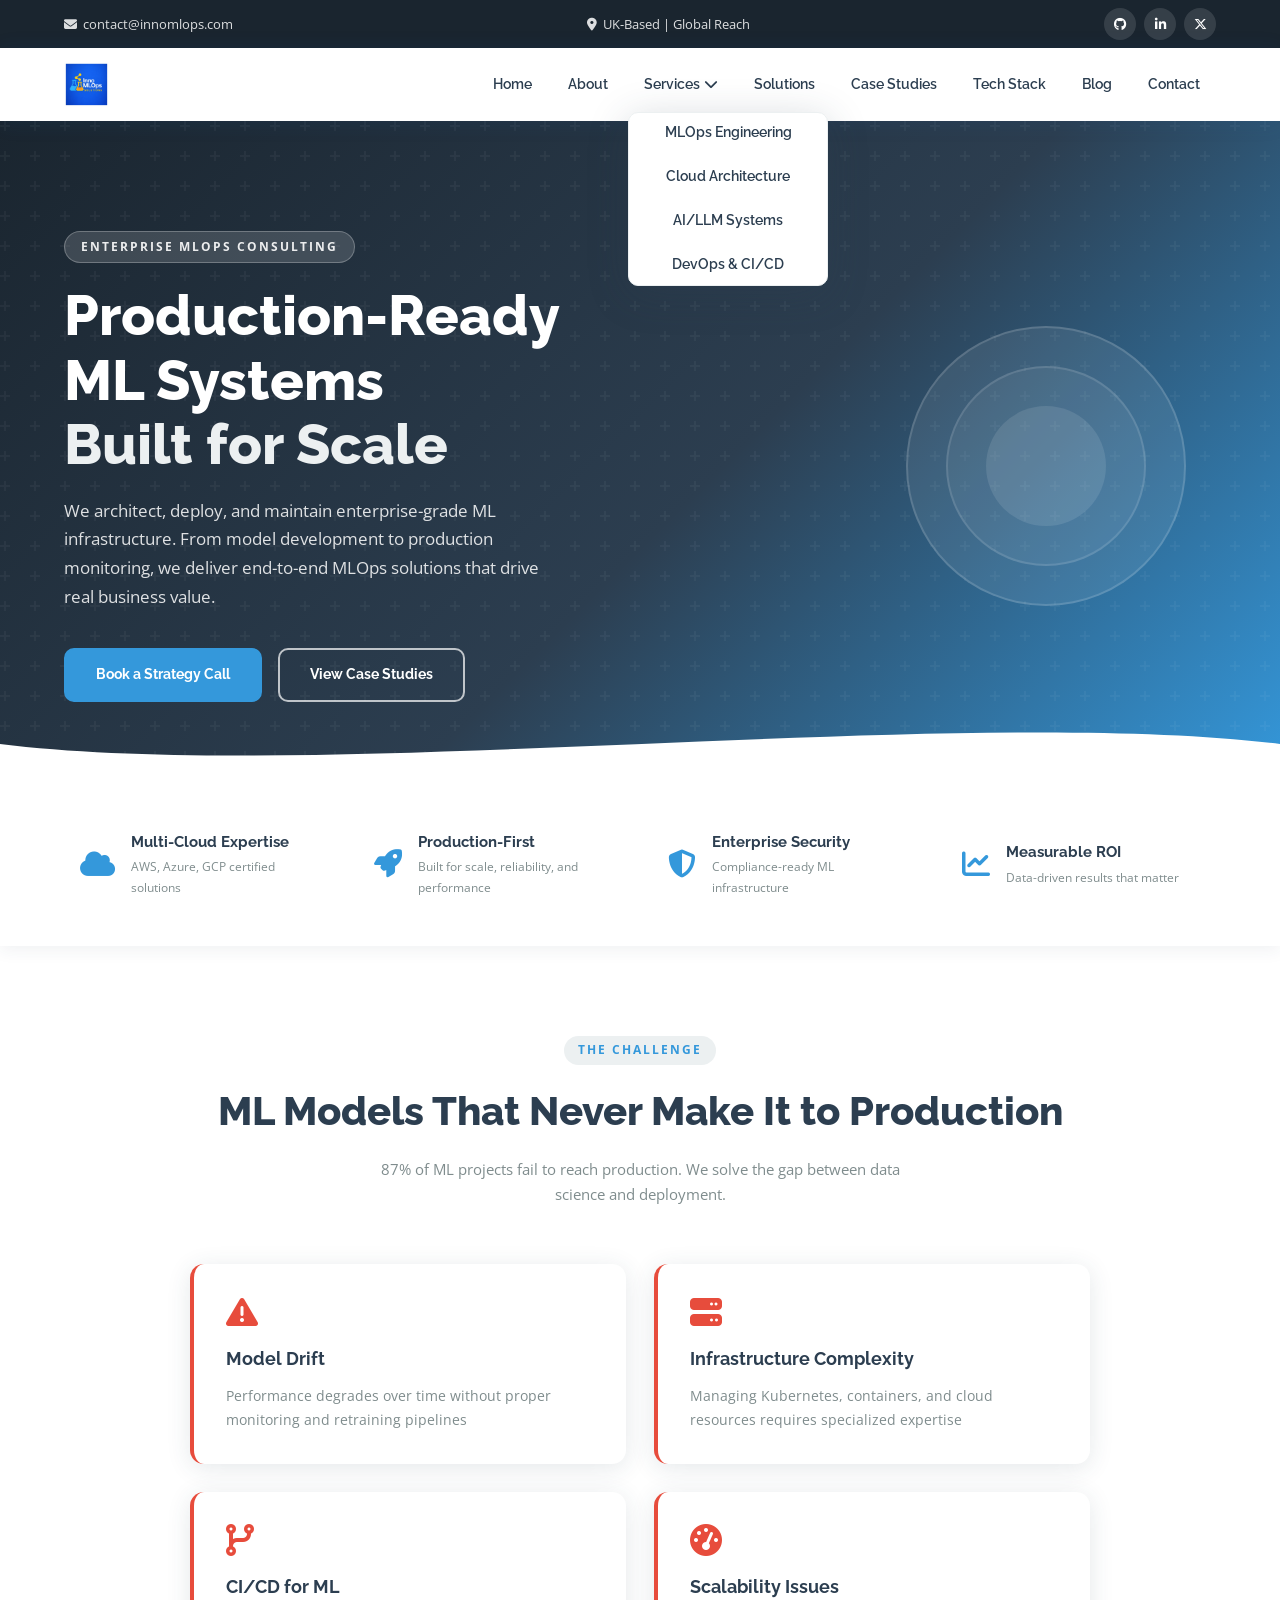
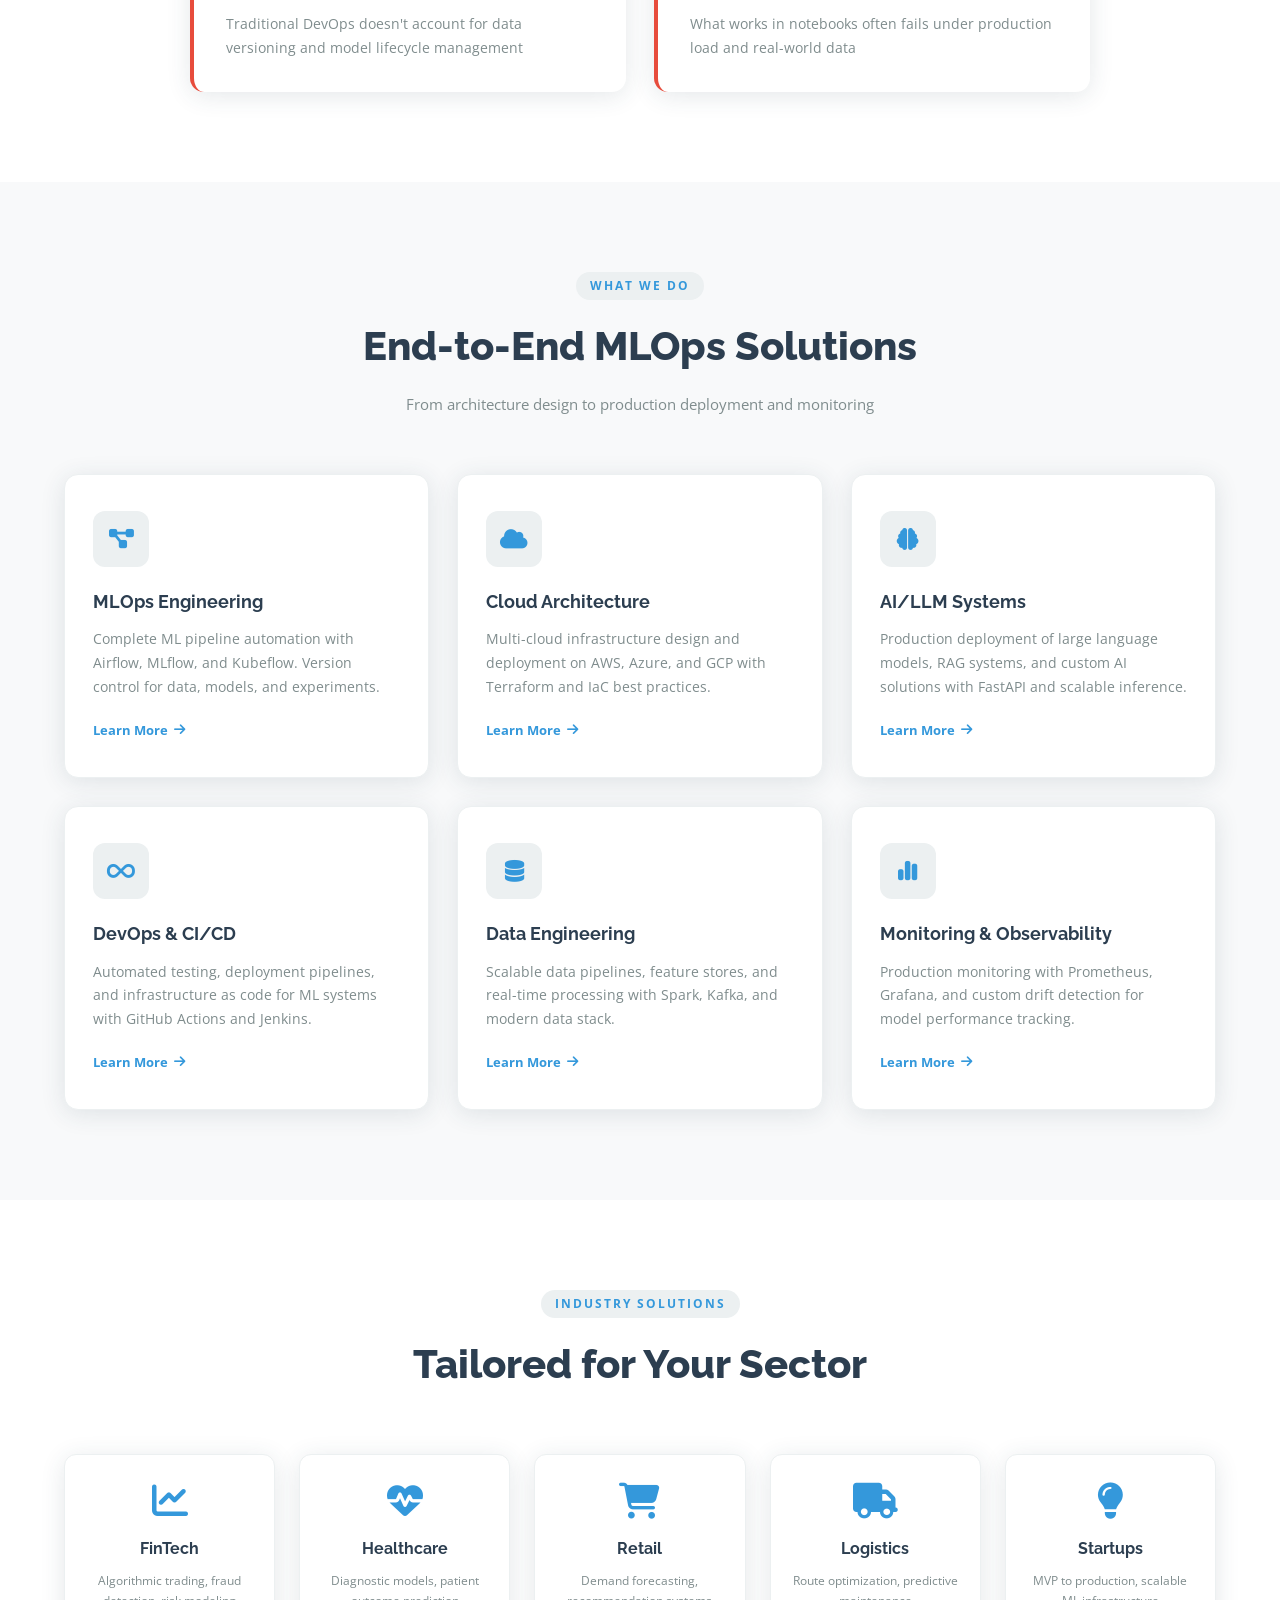
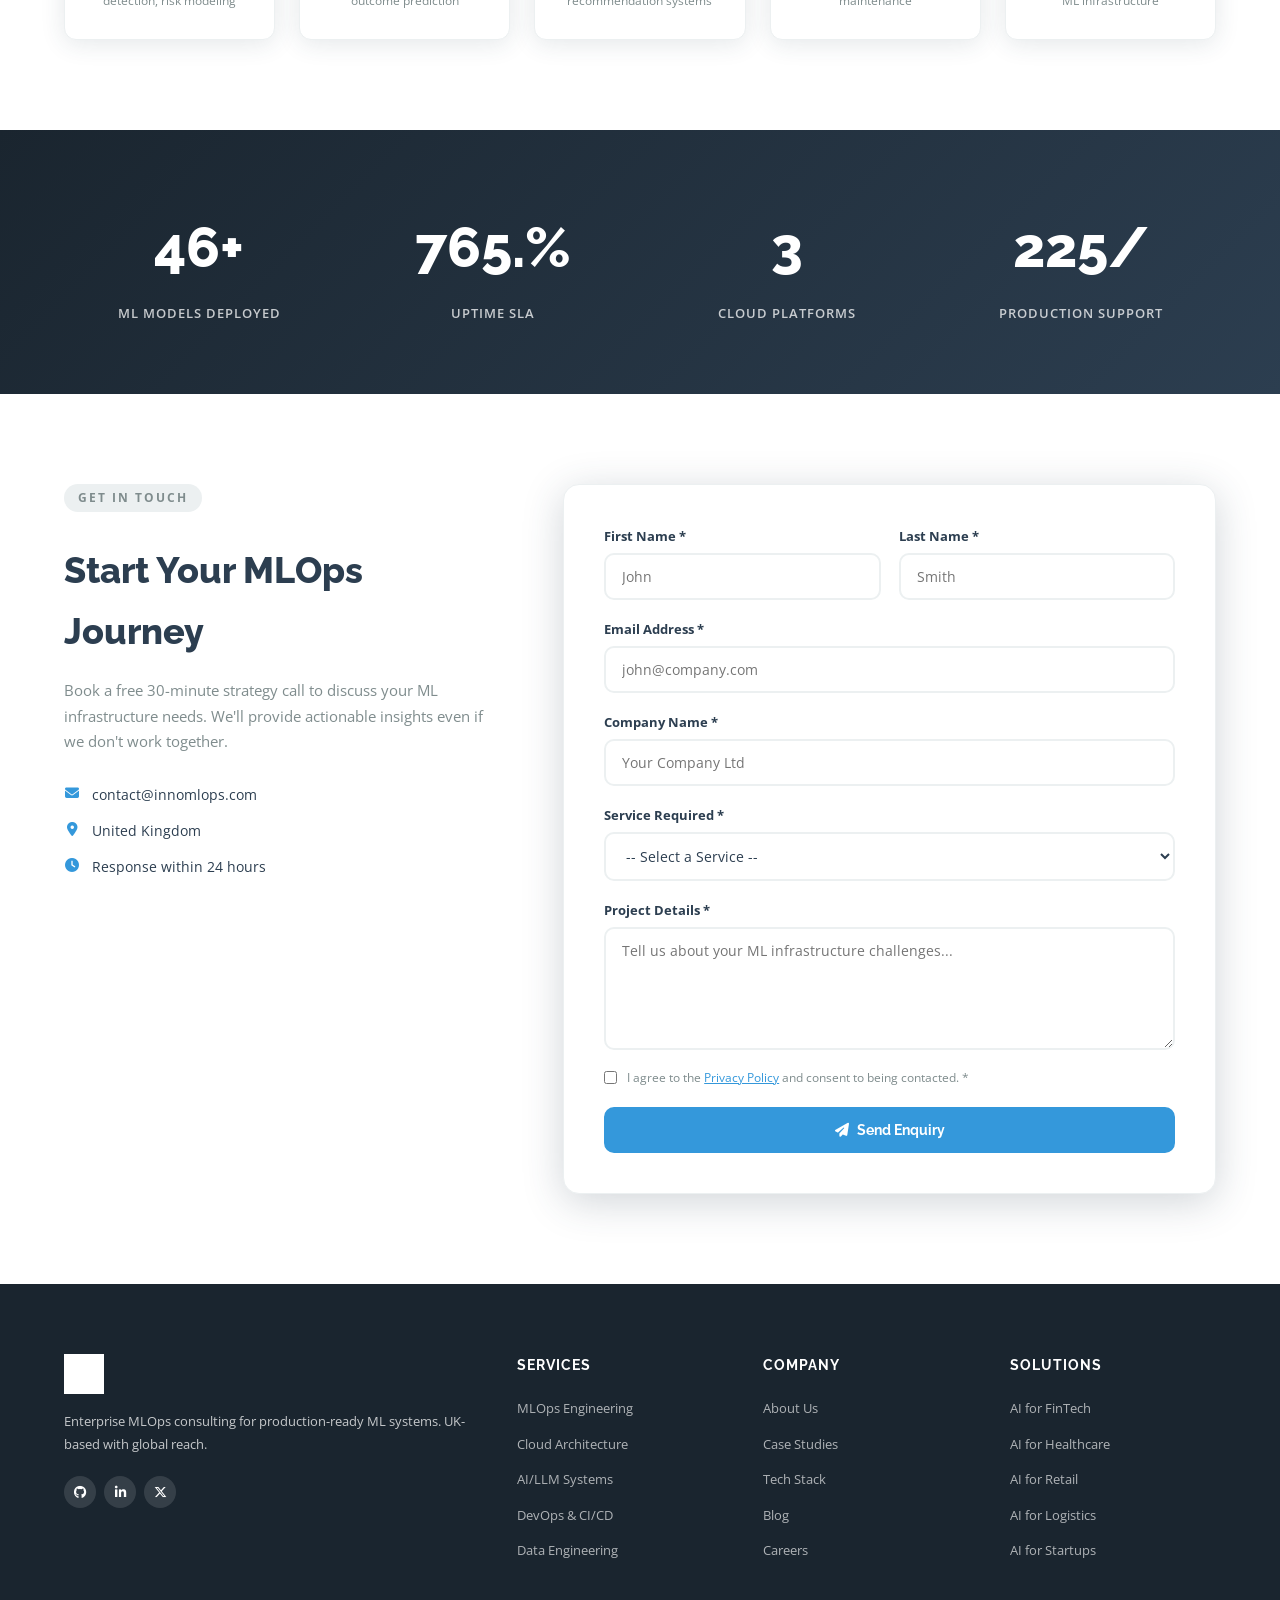
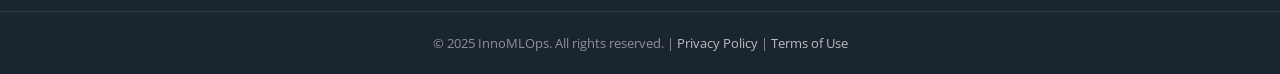
==== index.html @ 34477b7d "Initial commit: InnoMLOps professional website with all pages" ====
<!DOCTYPE html>
<html lang="en">
<head>
  <meta charset="UTF-8" />
  <meta name="viewport" content="width=device-width, initial-scale=1.0" />
  <title>InnoMLOps – Enterprise MLOps & AI Engineering Solutions</title>
  <meta name="description" content="UK-based MLOps consulting specializing in production ML systems, cloud architecture, and AI/LLM deployment for enterprise clients." />
  <link rel="stylesheet" href="css/style.css" />
  <link rel="preconnect" href="https://fonts.googleapis.com" />
  <link href="https://fonts.googleapis.com/css2?family=Raleway:wght@400;600;700;800&family=Open+Sans:wght@400;600&display=swap" rel="stylesheet" />
  <link rel="stylesheet" href="https://cdnjs.cloudflare.com/ajax/libs/font-awesome/6.5.0/css/all.min.css" />
</head>
<body>

  <!-- TOP BAR -->
  <div class="topbar">
    <div class="container topbar-inner">
      <span><i class="fa fa-envelope"></i> contact@innomlops.com</span>
      <span><i class="fa fa-map-marker-alt"></i> UK-Based | Global Reach</span>
      <div class="social-icons">
        <a href="https://github.com/SrinathMLOps" target="_blank" aria-label="GitHub"><i class="fab fa-github"></i></a>
        <a href="https://linkedin.com" target="_blank" aria-label="LinkedIn"><i class="fab fa-linkedin-in"></i></a>
        <a href="https://twitter.com" target="_blank" aria-label="Twitter/X"><i class="fab fa-x-twitter"></i></a>
      </div>
    </div>
  </div>

  <!-- HEADER / NAV -->
  <header id="header">
    <div class="container header-inner">
      <a href="index.html" class="logo">
        <img src="InnoMLOps.png" alt="InnoMLOps" class="logo-img" />
      </a>
      <button class="nav-toggle" id="navToggle" aria-label="Toggle navigation">
        <i class="fa fa-bars"></i>
      </button>
      <nav id="mainNav">
        <ul>
          <li><a href="index.html" class="active">Home</a></li>
          <li><a href="about.html">About</a></li>
          <li class="has-dropdown">
            <a href="services.html">Services <i class="fa fa-chevron-down"></i></a>
            <ul class="dropdown">
              <li><a href="services.html#mlops">MLOps Engineering</a></li>
              <li><a href="services.html#cloud">Cloud Architecture</a></li>
              <li><a href="services.html#ai">AI/LLM Systems</a></li>
              <li><a href="services.html#devops">DevOps & CI/CD</a></li>
            </ul>
          </li>
          <li><a href="solutions.html">Solutions</a></li>
          <li><a href="case-studies.html">Case Studies</a></li>
          <li><a href="tech-stack.html">Tech Stack</a></li>
          <li><a href="blog.html">Blog</a></li>
          <li><a href="#contact">Contact</a></li>
        </ul>
      </nav>
    </div>
  </header>

  <!-- HERO SECTION -->
  <section class="hero" id="home">
    <div class="hero-bg"></div>
    <div class="container hero-content">
      <div class="hero-text">
        <p class="hero-tag">Enterprise MLOps Consulting</p>
        <h1>Production-Ready ML Systems<br/><span>Built for Scale</span></h1>
        <p class="hero-sub">We architect, deploy, and maintain enterprise-grade ML infrastructure. From model development to production monitoring, we deliver end-to-end MLOps solutions that drive real business value.</p>
        <div class="hero-btns">
          <a href="#contact" class="btn btn-primary">Book a Strategy Call</a>
          <a href="case-studies.html" class="btn btn-outline">View Case Studies</a>
        </div>
      </div>
      <div class="hero-graphic">
        <div class="circle c1"></div>
        <div class="circle c2"></div>
        <div class="circle c3"></div>
      </div>
    </div>
    <div class="hero-wave">
      <svg viewBox="0 0 1440 80" preserveAspectRatio="none"><path d="M0,40 C360,80 1080,0 1440,40 L1440,80 L0,80 Z" fill="#fff"/></svg>
    </div>
  </section>

  <!-- FEATURES BAR -->
  <section class="features-bar">
    <div class="container features-grid">
      <div class="feature-item">
        <i class="fa fa-cloud"></i>
        <div>
          <h4>Multi-Cloud Expertise</h4>
          <p>AWS, Azure, GCP certified solutions</p>
        </div>
      </div>
      <div class="feature-item">
        <i class="fa fa-rocket"></i>
        <div>
          <h4>Production-First</h4>
          <p>Built for scale, reliability, and performance</p>
        </div>
      </div>
      <div class="feature-item">
        <i class="fa fa-shield-halved"></i>
        <div>
          <h4>Enterprise Security</h4>
          <p>Compliance-ready ML infrastructure</p>
        </div>
      </div>
      <div class="feature-item">
        <i class="fa fa-chart-line"></i>
        <div>
          <h4>Measurable ROI</h4>
          <p>Data-driven results that matter</p>
        </div>
      </div>
    </div>
  </section>

  <!-- PROBLEM STATEMENT -->
  <section class="problem-section section">
    <div class="container">
      <div class="section-header">
        <p class="section-tag">The Challenge</p>
        <h2>ML Models That Never Make It to Production</h2>
        <p class="section-sub">87% of ML projects fail to reach production. We solve the gap between data science and deployment.</p>
      </div>
      <div class="problem-grid">
        <div class="problem-card">
          <i class="fa fa-exclamation-triangle"></i>
          <h3>Model Drift</h3>
          <p>Performance degrades over time without proper monitoring and retraining pipelines</p>
        </div>
        <div class="problem-card">
          <i class="fa fa-server"></i>
          <h3>Infrastructure Complexity</h3>
          <p>Managing Kubernetes, containers, and cloud resources requires specialized expertise</p>
        </div>
        <div class="problem-card">
          <i class="fa fa-code-branch"></i>
          <h3>CI/CD for ML</h3>
          <p>Traditional DevOps doesn't account for data versioning and model lifecycle management</p>
        </div>
        <div class="problem-card">
          <i class="fa fa-gauge-high"></i>
          <h3>Scalability Issues</h3>
          <p>What works in notebooks often fails under production load and real-world data</p>
        </div>
      </div>
    </div>
  </section>

  <!-- SERVICES OVERVIEW -->
  <section class="services section bg-light" id="services">
    <div class="container">
      <div class="section-header">
        <p class="section-tag">What We Do</p>
        <h2>End-to-End MLOps Solutions</h2>
        <p class="section-sub">From architecture design to production deployment and monitoring</p>
      </div>
      <div class="services-grid">
        <div class="service-card">
          <div class="service-icon"><i class="fa fa-diagram-project"></i></div>
          <h3>MLOps Engineering</h3>
          <p>Complete ML pipeline automation with Airflow, MLflow, and Kubeflow. Version control for data, models, and experiments.</p>
          <a href="services.html#mlops" class="card-link">Learn More <i class="fa fa-arrow-right"></i></a>
        </div>
        <div class="service-card">
          <div class="service-icon"><i class="fa fa-cloud"></i></div>
          <h3>Cloud Architecture</h3>
          <p>Multi-cloud infrastructure design and deployment on AWS, Azure, and GCP with Terraform and IaC best practices.</p>
          <a href="services.html#cloud" class="card-link">Learn More <i class="fa fa-arrow-right"></i></a>
        </div>
        <div class="service-card">
          <div class="service-icon"><i class="fa fa-brain"></i></div>
          <h3>AI/LLM Systems</h3>
          <p>Production deployment of large language models, RAG systems, and custom AI solutions with FastAPI and scalable inference.</p>
          <a href="services.html#ai" class="card-link">Learn More <i class="fa fa-arrow-right"></i></a>
        </div>
        <div class="service-card">
          <div class="service-icon"><i class="fa fa-infinity"></i></div>
          <h3>DevOps & CI/CD</h3>
          <p>Automated testing, deployment pipelines, and infrastructure as code for ML systems with GitHub Actions and Jenkins.</p>
          <a href="services.html#devops" class="card-link">Learn More <i class="fa fa-arrow-right"></i></a>
        </div>
        <div class="service-card">
          <div class="service-icon"><i class="fa fa-database"></i></div>
          <h3>Data Engineering</h3>
          <p>Scalable data pipelines, feature stores, and real-time processing with Spark, Kafka, and modern data stack.</p>
          <a href="services.html#data" class="card-link">Learn More <i class="fa fa-arrow-right"></i></a>
        </div>
        <div class="service-card">
          <div class="service-icon"><i class="fa fa-chart-simple"></i></div>
          <h3>Monitoring & Observability</h3>
          <p>Production monitoring with Prometheus, Grafana, and custom drift detection for model performance tracking.</p>
          <a href="services.html#monitoring" class="card-link">Learn More <i class="fa fa-arrow-right"></i></a>
        </div>
      </div>
    </div>
  </section>

  <!-- INDUSTRIES -->
  <section class="industries section">
    <div class="container">
      <div class="section-header">
        <p class="section-tag">Industry Solutions</p>
        <h2>Tailored for Your Sector</h2>
      </div>
      <div class="industries-grid">
        <div class="industry-card">
          <i class="fa fa-chart-line"></i>
          <h3>FinTech</h3>
          <p>Algorithmic trading, fraud detection, risk modeling</p>
        </div>
        <div class="industry-card">
          <i class="fa fa-heartbeat"></i>
          <h3>Healthcare</h3>
          <p>Diagnostic models, patient outcome prediction</p>
        </div>
        <div class="industry-card">
          <i class="fa fa-shopping-cart"></i>
          <h3>Retail</h3>
          <p>Demand forecasting, recommendation systems</p>
        </div>
        <div class="industry-card">
          <i class="fa fa-truck"></i>
          <h3>Logistics</h3>
          <p>Route optimization, predictive maintenance</p>
        </div>
        <div class="industry-card">
          <i class="fa fa-lightbulb"></i>
          <h3>Startups</h3>
          <p>MVP to production, scalable ML infrastructure</p>
        </div>
      </div>
    </div>
  </section>

  <!-- STATS -->
  <section class="stats-section">
    <div class="container stats-grid">
      <div class="stat-item">
        <h3>50+</h3>
        <p>ML Models Deployed</p>
      </div>
      <div class="stat-item">
        <h3>99.9%</h3>
        <p>Uptime SLA</p>
      </div>
      <div class="stat-item">
        <h3>3</h3>
        <p>Cloud Platforms</p>
      </div>
      <div class="stat-item">
        <h3>24/7</h3>
        <p>Production Support</p>
      </div>
    </div>
  </section>

  <!-- CONTACT FORM -->
  <section class="contact section" id="contact">
    <div class="container contact-inner">
      <div class="contact-info">
        <p class="section-tag">Get In Touch</p>
        <h2>Start Your MLOps Journey</h2>
        <p>Book a free 30-minute strategy call to discuss your ML infrastructure needs. We'll provide actionable insights even if we don't work together.</p>
        <ul class="contact-details">
          <li><i class="fa fa-envelope"></i> contact@innomlops.com</li>
          <li><i class="fa fa-map-marker-alt"></i> United Kingdom</li>
          <li><i class="fa fa-clock"></i> Response within 24 hours</li>
        </ul>
        <div class="social-icons contact-social">
          <a href="https://github.com/SrinathMLOps" target="_blank"><i class="fab fa-github"></i></a>
          <a href="https://linkedin.com" target="_blank"><i class="fab fa-linkedin-in"></i></a>
          <a href="https://twitter.com" target="_blank"><i class="fab fa-x-twitter"></i></a>
        </div>
      </div>
      <div class="contact-form-wrap">
        <form id="enquiryForm" class="enquiry-form" novalidate>
          <div class="form-row">
            <div class="form-group">
              <label for="firstName">First Name *</label>
              <input type="text" id="firstName" name="firstName" placeholder="John" required />
            </div>
            <div class="form-group">
              <label for="lastName">Last Name *</label>
              <input type="text" id="lastName" name="lastName" placeholder="Smith" required />
            </div>
          </div>
          <div class="form-group">
            <label for="email">Email Address *</label>
            <input type="email" id="email" name="email" placeholder="john@company.com" required />
          </div>
          <div class="form-group">
            <label for="company">Company Name *</label>
            <input type="text" id="company" name="company" placeholder="Your Company Ltd" required />
          </div>
          <div class="form-group">
            <label for="service">Service Required *</label>
            <select id="service" name="service" required>
              <option value="">-- Select a Service --</option>
              <option value="mlops">MLOps Engineering</option>
              <option value="cloud">Cloud Architecture</option>
              <option value="ai">AI/LLM Systems</option>
              <option value="devops">DevOps & CI/CD</option>
              <option value="data">Data Engineering</option>
              <option value="consulting">General Consulting</option>
            </select>
          </div>
          <div class="form-group">
            <label for="message">Project Details *</label>
            <textarea id="message" name="message" rows="5" placeholder="Tell us about your ML infrastructure challenges..." required></textarea>
          </div>
          <div class="form-group form-check">
            <input type="checkbox" id="gdpr" name="gdpr" required />
            <label for="gdpr">I agree to the <a href="privacy.html">Privacy Policy</a> and consent to being contacted. *</label>
          </div>
          <button type="submit" class="btn btn-primary btn-full">
            <i class="fa fa-paper-plane"></i> Send Enquiry
          </button>
          <div id="formSuccess" class="form-success" style="display:none;">
            <i class="fa fa-circle-check"></i> Thank you! We'll be in touch within 24 hours.
          </div>
          <div id="formError" class="form-error" style="display:none;">
            <i class="fa fa-triangle-exclamation"></i> Please fill in all required fields.
          </div>
        </form>
      </div>
    </div>
  </section>

  <!-- FOOTER -->
  <footer class="footer">
    <div class="container footer-inner">
      <div class="footer-col">
        <a href="index.html" class="logo logo-light">
          <img src="InnoMLOps.png" alt="InnoMLOps" class="logo-img-footer" />
        </a>
        <p>Enterprise MLOps consulting for production-ready ML systems. UK-based with global reach.</p>
        <div class="social-icons">
          <a href="https://github.com/SrinathMLOps" target="_blank"><i class="fab fa-github"></i></a>
          <a href="https://linkedin.com" target="_blank"><i class="fab fa-linkedin-in"></i></a>
          <a href="https://twitter.com" target="_blank"><i class="fab fa-x-twitter"></i></a>
        </div>
      </div>
      <div class="footer-col">
        <h4>Services</h4>
        <ul>
          <li><a href="services.html#mlops">MLOps Engineering</a></li>
          <li><a href="services.html#cloud">Cloud Architecture</a></li>
          <li><a href="services.html#ai">AI/LLM Systems</a></li>
          <li><a href="services.html#devops">DevOps & CI/CD</a></li>
          <li><a href="services.html#data">Data Engineering</a></li>
        </ul>
      </div>
      <div class="footer-col">
        <h4>Company</h4>
        <ul>
          <li><a href="about.html">About Us</a></li>
          <li><a href="case-studies.html">Case Studies</a></li>
          <li><a href="tech-stack.html">Tech Stack</a></li>
          <li><a href="blog.html">Blog</a></li>
          <li><a href="careers.html">Careers</a></li>
        </ul>
      </div>
      <div class="footer-col">
        <h4>Solutions</h4>
        <ul>
          <li><a href="solutions.html#fintech">AI for FinTech</a></li>
          <li><a href="solutions.html#healthcare">AI for Healthcare</a></li>
          <li><a href="solutions.html#retail">AI for Retail</a></li>
          <li><a href="solutions.html#logistics">AI for Logistics</a></li>
          <li><a href="solutions.html#startups">AI for Startups</a></li>
        </ul>
      </div>
    </div>
    <div class="footer-bottom">
      <div class="container">
        <p>&copy; 2025 InnoMLOps. All rights reserved. | <a href="privacy.html">Privacy Policy</a> | <a href="terms.html">Terms of Use</a></p>
      </div>
    </div>
  </footer>

  <script src="js/main.js"></script>
</body>
</html>
---- css/style.css ----
/* ===================================
   InnoMLOps – Main Stylesheet
   Professional MLOps Theme
   =================================== */

:root {
  --primary:      #2C3E50;
  --secondary:    #3498DB;
  --accent:       #E74C3C;
  --dark:         #1A252F;
  --light:        #ECF0F1;
  --white:        #ffffff;
  --grey-light:   #F8F9FA;
  --grey-mid:     #95A5A6;
  --grey-text:    #7F8C8D;
  --dark-text:    #2C3E50;
  --success:      #27AE60;
  --radius:       10px;
  --shadow:       0 4px 24px rgba(44, 62, 80, 0.12);
  --shadow-hover: 0 8px 40px rgba(44, 62, 80, 0.22);
  --transition:   all 0.3s ease;
  --font-head:    'Raleway', sans-serif;
  --font-body:    'Open Sans', sans-serif;
}

* { box-sizing: border-box; margin: 0; padding: 0; }

html { scroll-behavior: smooth; }

body {
  font-family: var(--font-body);
  color: var(--dark-text);
  background: var(--white);
  line-height: 1.7;
  font-size: 15px;
}

img { max-width: 100%; display: block; }
a { text-decoration: none; color: inherit; }
ul { list-style: none; }

/* CONTAINER */
.container {
  max-width: 1200px;
  margin: 0 auto;
  padding: 0 24px;
}

/* SECTION */
.section { padding: 90px 0; }
.bg-light { background: var(--grey-light); }

.section-header {
  text-align: center;
  margin-bottom: 56px;
}
.section-header h2 {
  font-family: var(--font-head);
  font-size: clamp(28px, 4vw, 40px);
  font-weight: 800;
  color: var(--primary);
  margin-bottom: 12px;
}
.section-sub {
  color: var(--grey-text);
  max-width: 560px;
  margin: 0 auto;
}
.section-tag {
  display: inline-block;
  background: var(--light);
  color: var(--secondary);
  font-size: 12px;
  font-weight: 700;
  letter-spacing: 2px;
  text-transform: uppercase;
  padding: 4px 14px;
  border-radius: 20px;
  margin-bottom: 12px;
}

/* BUTTONS */
.btn {
  display: inline-flex;
  align-items: center;
  gap: 8px;
  padding: 13px 30px;
  border-radius: var(--radius);
  font-family: var(--font-head);
  font-weight: 700;
  font-size: 14px;
  cursor: pointer;
  transition: var(--transition);
  border: 2px solid transparent;
}
.btn-primary {
  background: var(--secondary);
  color: var(--white);
  border-color: var(--secondary);
}
.btn-primary:hover {
  background: var(--primary);
  border-color: var(--primary);
  transform: translateY(-2px);
  box-shadow: var(--shadow-hover);
}
.btn-outline {
  background: transparent;
  color: var(--white);
  border-color: rgba(255,255,255,0.7);
}
.btn-outline:hover {
  background: rgba(255,255,255,0.15);
  border-color: var(--white);
}
.btn-full { width: 100%; justify-content: center; }

/* TOPBAR */
.topbar {
  background: var(--dark);
  color: rgba(255,255,255,0.85);
  font-size: 13px;
  padding: 8px 0;
}
.topbar-inner {
  display: flex;
  justify-content: space-between;
  align-items: center;
  flex-wrap: wrap;
  gap: 8px;
}
.topbar span { display: flex; align-items: center; gap: 6px; }

/* SOCIAL ICONS */
.social-icons {
  display: flex;
  gap: 8px;
}
.social-icons a {
  width: 32px; height: 32px;
  border-radius: 50%;
  background: rgba(255,255,255,0.12);
  color: var(--white);
  display: flex; align-items: center; justify-content: center;
  font-size: 13px;
  transition: var(--transition);
}
.social-icons a:hover {
  background: var(--secondary);
  transform: translateY(-2px);
}

/* HEADER */
#header {
  background: var(--white);
  box-shadow: 0 2px 20px rgba(44,62,80,0.1);
  position: sticky;
  top: 0;
  z-index: 1000;
  padding: 0;
}
.header-inner {
  display: flex;
  align-items: center;
  justify-content: space-between;
  padding-top: 14px;
  padding-bottom: 14px;
  gap: 24px;
}

/* LOGO */
.logo {
  display: flex;
  align-items: center;
  gap: 10px;
}
.logo-img {
  height: 45px;
  width: auto;
}
.logo-img-footer {
  height: 40px;
  width: auto;
  filter: brightness(0) invert(1);
}

/* NAV */
#mainNav ul {
  display: flex;
  gap: 4px;
  align-items: center;
}
#mainNav a {
  padding: 8px 16px;
  font-family: var(--font-head);
  font-weight: 600;
  font-size: 14px;
  color: var(--dark-text);
  border-radius: 6px;
  transition: var(--transition);
  display: flex;
  align-items: center;
  gap: 4px;
}
#mainNav a:hover, #mainNav a.active {
  color: var(--secondary);
  background: var(--light);
}
.has-dropdown { position: relative; }
.dropdown {
  position: absolute;
  top: calc(100% + 8px);
  left: 0;
  background: var(--white);
  border-radius: var(--radius);
  box-shadow: var(--shadow-hover);
  min-width: 200px;
  display: none;
  flex-direction: column;
  overflow: hidden;
  border: 1px solid var(--light);
  z-index: 200;
}
.has-dropdown:hover .dropdown { display: flex; }
.dropdown li a {
  display: block;
  padding: 10px 18px;
  font-size: 13px;
  border-radius: 0;
}

.nav-toggle {
  display: none;
  background: none;
  border: none;
  font-size: 22px;
  color: var(--secondary);
  cursor: pointer;
}

/* HERO */
.hero {
  background: linear-gradient(135deg, var(--dark) 0%, var(--primary) 55%, var(--secondary) 100%);
  padding: 110px 0 80px;
  position: relative;
  overflow: hidden;
  min-height: 580px;
  display: flex;
  align-items: center;
}
.hero-bg {
  position: absolute; inset: 0;
  background: url("data:image/svg+xml,%3Csvg width='60' height='60' viewBox='0 0 60 60' xmlns='http://www.w3.org/2000/svg'%3E%3Cg fill='none' fill-rule='evenodd'%3E%3Cg fill='%23ffffff' fill-opacity='0.04'%3E%3Cpath d='M36 34v-4h-2v4h-4v2h4v4h2v-4h4v-2h-4zm0-30V0h-2v4h-4v2h4v4h2V6h4V4h-4zM6 34v-4H4v4H0v2h4v4h2v-4h4v-2H6zM6 4V0H4v4H0v2h4v4h2V6h4V4H6z'/%3E%3C/g%3E%3C/g%3E%3C/svg%3E");
}
.hero-content {
  display: flex;
  align-items: center;
  justify-content: space-between;
  gap: 40px;
  position: relative;
  z-index: 2;
  width: 100%;
}
.hero-text { max-width: 580px; }
.hero-tag {
  display: inline-block;
  background: rgba(255,255,255,0.15);
  color: rgba(255,255,255,0.9);
  font-size: 12px;
  font-weight: 700;
  letter-spacing: 2px;
  text-transform: uppercase;
  padding: 5px 16px;
  border-radius: 20px;
  margin-bottom: 20px;
  border: 1px solid rgba(255,255,255,0.25);
}
.hero-text h1 {
  font-family: var(--font-head);
  font-size: clamp(32px, 5vw, 56px);
  font-weight: 800;
  color: var(--white);
  line-height: 1.15;
  margin-bottom: 20px;
}
.hero-text h1 span { color: var(--light); }
.hero-sub {
  color: rgba(255,255,255,0.85);
  font-size: 17px;
  margin-bottom: 36px;
  max-width: 500px;
}
.hero-btns { display: flex; gap: 16px; flex-wrap: wrap; }

/* Hero graphic circles */
.hero-graphic {
  position: relative;
  width: 340px;
  height: 340px;
  flex-shrink: 0;
}
.circle {
  position: absolute;
  border-radius: 50%;
  animation: floatCircle 6s ease-in-out infinite;
}
.c1 {
  width: 280px; height: 280px;
  background: rgba(255,255,255,0.08);
  border: 2px solid rgba(255,255,255,0.15);
  top: 30px; left: 30px;
  animation-delay: 0s;
}
.c2 {
  width: 200px; height: 200px;
  background: rgba(255,255,255,0.06);
  border: 2px solid rgba(255,255,255,0.12);
  top: 70px; left: 70px;
  animation-delay: 1s;
}
.c3 {
  width: 120px; height: 120px;
  background: rgba(255,255,255,0.1);
  top: 110px; left: 110px;
  animation-delay: 2s;
}
@keyframes floatCircle {
  0%, 100% { transform: translateY(0); }
  50% { transform: translateY(-16px); }
}

.hero-wave {
  position: absolute;
  bottom: -2px; left: 0; right: 0;
}
.hero-wave svg { width: 100%; display: block; height: 80px; }

/* FEATURES BAR */
.features-bar {
  background: var(--white);
  padding: 32px 0;
  box-shadow: 0 4px 16px rgba(44,62,80,0.07);
}
.features-grid {
  display: grid;
  grid-template-columns: repeat(4, 1fr);
  gap: 24px;
}
.feature-item {
  display: flex;
  align-items: center;
  gap: 16px;
  padding: 16px;
  border-radius: var(--radius);
  transition: var(--transition);
}
.feature-item:hover { background: var(--light); }
.feature-item > i {
  font-size: 28px;
  color: var(--secondary);
  flex-shrink: 0;
}
.feature-item h4 {
  font-family: var(--font-head);
  font-size: 15px;
  font-weight: 700;
  color: var(--primary);
  margin-bottom: 2px;
}
.feature-item p { font-size: 12px; color: var(--grey-text); }

/* PROBLEM SECTION */
.problem-grid {
  display: grid;
  grid-template-columns: repeat(2, 1fr);
  gap: 28px;
  max-width: 900px;
  margin: 0 auto;
}
.problem-card {
  background: var(--white);
  border-radius: 14px;
  padding: 32px;
  box-shadow: var(--shadow);
  border-left: 4px solid var(--accent);
  transition: var(--transition);
}
.problem-card:hover {
  transform: translateY(-4px);
  box-shadow: var(--shadow-hover);
}
.problem-card > i {
  font-size: 32px;
  color: var(--accent);
  margin-bottom: 16px;
}
.problem-card h3 {
  font-family: var(--font-head);
  font-size: 18px;
  font-weight: 700;
  color: var(--primary);
  margin-bottom: 10px;
}
.problem-card p { color: var(--grey-text); font-size: 14px; }

/* SERVICES */
.services-grid {
  display: grid;
  grid-template-columns: repeat(3, 1fr);
  gap: 28px;
}
.service-card {
  background: var(--white);
  border-radius: 14px;
  padding: 36px 28px;
  box-shadow: var(--shadow);
  transition: var(--transition);
  border: 1px solid var(--light);
  position: relative;
  overflow: hidden;
}
.service-card::before {
  content: '';
  position: absolute;
  top: 0; left: 0; right: 0;
  height: 4px;
  background: linear-gradient(90deg, var(--secondary), var(--primary));
  transform: scaleX(0);
  transition: var(--transition);
  transform-origin: left;
}
.service-card:hover::before { transform: scaleX(1); }
.service-card:hover {
  transform: translateY(-6px);
  box-shadow: var(--shadow-hover);
}
.service-icon {
  width: 56px; height: 56px;
  background: var(--light);
  border-radius: 12px;
  display: flex; align-items: center; justify-content: center;
  font-size: 22px;
  color: var(--secondary);
  margin-bottom: 20px;
  transition: var(--transition);
}
.service-card:hover .service-icon {
  background: var(--secondary);
  color: var(--white);
}
.service-card h3 {
  font-family: var(--font-head);
  font-size: 18px;
  font-weight: 700;
  color: var(--primary);
  margin-bottom: 10px;
}
.service-card p { color: var(--grey-text); font-size: 14px; margin-bottom: 20px; }
.card-link {
  color: var(--secondary);
  font-weight: 700;
  font-size: 13px;
  display: flex; align-items: center; gap: 6px;
  transition: var(--transition);
}
.card-link:hover { gap: 10px; }

/* INDUSTRIES */
.industries-grid {
  display: grid;
  grid-template-columns: repeat(5, 1fr);
  gap: 24px;
}
.industry-card {
  background: var(--white);
  border-radius: 12px;
  padding: 28px 20px;
  text-align: center;
  box-shadow: var(--shadow);
  border: 1px solid var(--light);
  transition: var(--transition);
}
.industry-card:hover {
  transform: translateY(-4px);
  box-shadow: var(--shadow-hover);
  border-color: var(--secondary);
}
.industry-card > i {
  font-size: 36px;
  color: var(--secondary);
  margin-bottom: 16px;
}
.industry-card h3 {
  font-family: var(--font-head);
  font-size: 16px;
  font-weight: 700;
  color: var(--primary);
  margin-bottom: 8px;
}
.industry-card p { color: var(--grey-text); font-size: 12px; }

/* STATS */
.stats-section {
  background: linear-gradient(135deg, var(--dark), var(--primary));
  padding: 70px 0;
}
.stats-grid {
  display: grid;
  grid-template-columns: repeat(4, 1fr);
  gap: 24px;
  text-align: center;
}
.stat-item h3 {
  font-family: var(--font-head);
  font-size: clamp(36px, 5vw, 56px);
  font-weight: 800;
  color: var(--white);
  margin-bottom: 6px;
}
.stat-item p {
  color: rgba(255,255,255,0.75);
  font-weight: 600;
  text-transform: uppercase;
  font-size: 13px;
  letter-spacing: 1px;
}

/* CONTACT */
.contact-inner {
  display: grid;
  grid-template-columns: 1fr 1.5fr;
  gap: 64px;
  align-items: start;
}
.contact-info h2 {
  font-family: var(--font-head);
  font-size: clamp(26px, 3vw, 36px);
  font-weight: 800;
  color: var(--primary);
  margin-bottom: 16px;
}
.contact-info > p { color: var(--grey-text); margin-bottom: 28px; }
.contact-details { display: flex; flex-direction: column; gap: 12px; margin-bottom: 28px; }
.contact-details li {
  display: flex; align-items: flex-start; gap: 12px;
  font-size: 14px; color: var(--dark-text);
}
.contact-details i { color: var(--secondary); margin-top: 3px; width: 16px; text-align: center; }
.contact-social .social-icons a {
  background: var(--light);
  color: var(--secondary);
}
.contact-social .social-icons a:hover { background: var(--secondary); color: var(--white); }

/* FORM */
.contact-form-wrap {
  background: var(--white);
  border-radius: 16px;
  padding: 40px;
  box-shadow: var(--shadow-hover);
  border: 1px solid var(--light);
}
.enquiry-form { display: flex; flex-direction: column; gap: 18px; }
.form-row { display: grid; grid-template-columns: 1fr 1fr; gap: 18px; }
.form-group { display: flex; flex-direction: column; gap: 6px; }
.form-group label { font-size: 13px; font-weight: 700; color: var(--primary); }
.form-group input,
.form-group select,
.form-group textarea {
  padding: 12px 16px;
  border: 2px solid var(--light);
  border-radius: var(--radius);
  font-family: var(--font-body);
  font-size: 14px;
  color: var(--dark-text);
  background: var(--white);
  transition: var(--transition);
  outline: none;
}
.form-group input:focus,
.form-group select:focus,
.form-group textarea:focus {
  border-color: var(--secondary);
  box-shadow: 0 0 0 3px rgba(52,152,219,0.1);
}
.form-group textarea { resize: vertical; }
.form-check {
  flex-direction: row !important;
  align-items: flex-start;
  gap: 10px !important;
}
.form-check input { width: auto; margin-top: 3px; accent-color: var(--secondary); }
.form-check label { font-size: 12px; font-weight: 400 !important; color: var(--grey-text); cursor: pointer; }
.form-check label a { color: var(--secondary); text-decoration: underline; }
.form-success {
  background: #e8f5e9; color: #2e7d32;
  padding: 14px 18px; border-radius: var(--radius);
  font-weight: 600; font-size: 14px;
  display: flex; align-items: center; gap: 8px;
}
.form-error {
  background: #ffebee; color: #c62828;
  padding: 14px 18px; border-radius: var(--radius);
  font-weight: 600; font-size: 14px;
  display: flex; align-items: center; gap: 8px;
}

/* FOOTER */
.footer {
  background: var(--dark);
  color: rgba(255,255,255,0.75);
  padding: 70px 0 0;
}
.footer-inner {
  display: grid;
  grid-template-columns: 2fr 1fr 1fr 1fr;
  gap: 40px;
  padding-bottom: 48px;
}
.footer-col .logo { margin-bottom: 16px; }
.footer-col > p { font-size: 13px; margin-bottom: 20px; line-height: 1.8; }
.footer-col h4 {
  font-family: var(--font-head);
  font-weight: 700;
  font-size: 14px;
  color: var(--white);
  text-transform: uppercase;
  letter-spacing: 1px;
  margin-bottom: 18px;
}
.footer-col ul { display: flex; flex-direction: column; gap: 10px; }
.footer-col ul a {
  color: rgba(255,255,255,0.65);
  font-size: 13px;
  transition: var(--transition);
}
.footer-col ul a:hover { color: var(--white); padding-left: 4px; }
.footer-bottom {
  border-top: 1px solid rgba(255,255,255,0.1);
  padding: 20px 0;
  text-align: center;
}
.footer-bottom p { font-size: 13px; color: rgba(255,255,255,0.5); }
.footer-bottom a { color: rgba(255,255,255,0.7); }
.footer-bottom a:hover { color: var(--white); }

/* RESPONSIVE */
@media (max-width: 1024px) {
  .services-grid { grid-template-columns: repeat(2, 1fr); }
  .features-grid { grid-template-columns: repeat(2, 1fr); }
  .industries-grid { grid-template-columns: repeat(3, 1fr); }
  .footer-inner { grid-template-columns: 1fr 1fr; }
  .hero-graphic { display: none; }
}

@media (max-width: 768px) {
  .section { padding: 60px 0; }
  .contact-inner { grid-template-columns: 1fr; gap: 36px; }
  .problem-grid { grid-template-columns: 1fr; }
  .industries-grid { grid-template-columns: repeat(2, 1fr); }
  .stats-grid { grid-template-columns: repeat(2, 1fr); }
  .form-row { grid-template-columns: 1fr; }
  .contact-form-wrap { padding: 24px; }
  .topbar-inner { flex-direction: column; text-align: center; }

  .nav-toggle { display: block; }
  #mainNav {
    display: none;
    position: absolute;
    top: 100%;
    left: 0; right: 0;
    background: var(--white);
    box-shadow: var(--shadow-hover);
    padding: 16px;
  }
  #mainNav.open { display: block; }
  #mainNav ul { flex-direction: column; gap: 4px; }
  .dropdown { position: static; box-shadow: none; border: none; background: var(--light); padding-left: 16px; }
  .has-dropdown:hover .dropdown { display: none; }
  .has-dropdown.open .dropdown { display: flex; }
}

@media (max-width: 480px) {
  .services-grid { grid-template-columns: 1fr; }
  .features-grid { grid-template-columns: 1fr; }
  .industries-grid { grid-template-columns: 1fr; }
  .stats-grid { grid-template-columns: 1fr; }
  .footer-inner { grid-template-columns: 1fr; }
  .hero-btns { flex-direction: column; }
  .btn { width: 100%; justify-content: center; }
}

/* PAGE HERO */
.page-hero {
  background: linear-gradient(135deg, var(--primary), var(--secondary));
  padding: 80px 0 60px;
  text-align: center;
  color: var(--white);
}
.page-hero h1 {
  font-family: var(--font-head);
  font-size: clamp(32px, 5vw, 48px);
  font-weight: 800;
  margin-bottom: 12px;
}
.page-hero p {
  font-size: 18px;
  opacity: 0.9;
}

/* ABOUT GRID */
.about-grid {
  display: grid;
  grid-template-columns: 1fr 1fr;
  gap: 64px;
  align-items: center;
}
.about-grid.reverse {
  direction: rtl;
}
.about-grid.reverse > * {
  direction: ltr;
}
.about-content h2 {
  font-family: var(--font-head);
  font-size: clamp(26px, 3vw, 36px);
  font-weight: 800;
  color: var(--primary);
  margin-bottom: 16px;
}
.about-content p {
  color: var(--grey-text);
  margin-bottom: 16px;
}
.about-img-placeholder {
  background: linear-gradient(135deg, var(--light) 0%, #D5DBDB 100%);
  border-radius: 16px;
  height: 380px;
  display: flex;
  align-items: center;
  justify-content: center;
  font-size: 80px;
  color: var(--secondary);
  box-shadow: var(--shadow);
}

/* FOUNDER CARD */
.founder-card {
  background: var(--white);
  border-radius: 16px;
  padding: 48px;
  box-shadow: var(--shadow-hover);
  border: 1px solid var(--light);
  max-width: 900px;
  margin: 0 auto;
}
.founder-content h3 {
  font-family: var(--font-head);
  font-size: 22px;
  font-weight: 700;
  color: var(--secondary);
  margin-bottom: 20px;
}
.founder-content p {
  color: var(--grey-text);
  margin-bottom: 16px;
}
.check-list {
  margin: 24px 0;
}
.check-list li {
  display: flex;
  align-items: center;
  gap: 10px;
  padding: 8px 0;
  font-size: 14px;
  color: var(--dark-text);
  border-bottom: 1px solid var(--light);
}
.check-list li:last-child {
  border-bottom: none;
}
.check-list i {
  color: var(--success);
  font-size: 16px;
}

/* CERTIFICATIONS */
.cert-grid {
  display: grid;
  grid-template-columns: repeat(3, 1fr);
  gap: 32px;
}
.cert-item {
  text-align: center;
  padding: 32px 24px;
  background: var(--white);
  border-radius: 12px;
  box-shadow: var(--shadow);
  border: 1px solid var(--light);
  transition: var(--transition);
}
.cert-item:hover {
  transform: translateY(-4px);
  box-shadow: var(--shadow-hover);
}
.cert-item > i {
  font-size: 48px;
  color: var(--secondary);
  margin-bottom: 16px;
}
.cert-item h4 {
  font-family: var(--font-head);
  font-size: 16px;
  font-weight: 700;
  color: var(--primary);
  margin-bottom: 8px;
}
.cert-item p {
  font-size: 13px;
  color: var(--grey-text);
}

/* CTA SECTION */
.cta-section {
  background: linear-gradient(135deg, var(--primary), var(--secondary));
  padding: 80px 0;
  text-align: center;
  color: var(--white);
}
.cta-section h2 {
  font-family: var(--font-head);
  font-size: clamp(28px, 4vw, 40px);
  font-weight: 800;
  margin-bottom: 16px;
}
.cta-section p {
  font-size: 18px;
  margin-bottom: 32px;
  opacity: 0.9;
}

/* SERVICE DETAIL */
.service-detail {
  background: var(--white);
  border-radius: 16px;
  padding: 48px;
  box-shadow: var(--shadow);
  border-left: 4px solid var(--secondary);
  margin-bottom: 40px;
}
.service-detail h3 {
  font-family: var(--font-head);
  font-size: 24px;
  font-weight: 700;
  color: var(--primary);
  margin-bottom: 16px;
}
.service-detail h4 {
  font-family: var(--font-head);
  font-size: 18px;
  font-weight: 700;
  color: var(--secondary);
  margin: 24px 0 12px;
}
.service-detail p {
  color: var(--grey-text);
  margin-bottom: 16px;
}
.service-detail ul {
  list-style: disc;
  margin-left: 24px;
  color: var(--grey-text);
}
.service-detail ul li {
  margin-bottom: 8px;
}

/* TECH LOGOS */
.tech-grid {
  display: grid;
  grid-template-columns: repeat(6, 1fr);
  gap: 24px;
}
.tech-item {
  background: var(--white);
  border-radius: 12px;
  padding: 28px 20px;
  text-align: center;
  box-shadow: var(--shadow);
  border: 1px solid var(--light);
  transition: var(--transition);
}
.tech-item:hover {
  transform: translateY(-4px);
  box-shadow: var(--shadow-hover);
  border-color: var(--secondary);
}
.tech-item > i {
  font-size: 48px;
  color: var(--secondary);
  margin-bottom: 12px;
}
.tech-item h4 {
  font-family: var(--font-head);
  font-size: 14px;
  font-weight: 700;
  color: var(--primary);
}

/* CASE STUDY CARD */
.case-study-card {
  background: var(--white);
  border-radius: 16px;
  overflow: hidden;
  box-shadow: var(--shadow);
  border: 1px solid var(--light);
  transition: var(--transition);
  margin-bottom: 40px;
}
.case-study-card:hover {
  transform: translateY(-4px);
  box-shadow: var(--shadow-hover);
}
.case-study-header {
  background: linear-gradient(135deg, var(--primary), var(--secondary));
  padding: 32px;
  color: var(--white);
}
.case-study-header h3 {
  font-family: var(--font-head);
  font-size: 24px;
  font-weight: 700;
  margin-bottom: 8px;
}
.case-study-header p {
  opacity: 0.9;
}
.case-study-body {
  padding: 32px;
}
.case-study-body h4 {
  font-family: var(--font-head);
  font-size: 16px;
  font-weight: 700;
  color: var(--secondary);
  margin: 20px 0 10px;
  text-transform: uppercase;
  letter-spacing: 1px;
}
.case-study-body p {
  color: var(--grey-text);
  margin-bottom: 12px;
}
.case-study-body ul {
  list-style: none;
  margin: 12px 0;
}
.case-study-body ul li {
  padding: 6px 0;
  color: var(--dark-text);
  display: flex;
  align-items: center;
  gap: 8px;
}
.case-study-body ul li i {
  color: var(--success);
}
.tech-stack-tags {
  display: flex;
  flex-wrap: wrap;
  gap: 8px;
  margin: 16px 0;
}
.tech-tag {
  background: var(--light);
  color: var(--secondary);
  padding: 6px 14px;
  border-radius: 20px;
  font-size: 12px;
  font-weight: 600;
}

/* BLOG CARD */
.blog-grid {
  display: grid;
  grid-template-columns: repeat(2, 1fr);
  gap: 32px;
}
.blog-card {
  background: var(--white);
  border-radius: 14px;
  overflow: hidden;
  box-shadow: var(--shadow);
  border: 1px solid var(--light);
  transition: var(--transition);
}
.blog-card:hover {
  transform: translateY(-4px);
  box-shadow: var(--shadow-hover);
}
.blog-header {
  background: var(--light);
  padding: 20px;
  display: flex;
  align-items: center;
  justify-content: center;
  height: 180px;
}
.blog-header i {
  font-size: 64px;
  color: var(--secondary);
}
.blog-body {
  padding: 28px;
}
.blog-meta {
  font-size: 12px;
  color: var(--grey-mid);
  margin-bottom: 12px;
}
.blog-body h3 {
  font-family: var(--font-head);
  font-size: 20px;
  font-weight: 700;
  color: var(--primary);
  margin-bottom: 12px;
}
.blog-body p {
  color: var(--grey-text);
  font-size: 14px;
  margin-bottom: 16px;
}

/* SOLUTION CARD */
.solution-card {
  background: var(--white);
  border-radius: 16px;
  padding: 40px;
  box-shadow: var(--shadow);
  border-left: 4px solid var(--secondary);
  margin-bottom: 32px;
}
.solution-card h3 {
  font-family: var(--font-head);
  font-size: 26px;
  font-weight: 700;
  color: var(--primary);
  margin-bottom: 16px;
  display: flex;
  align-items: center;
  gap: 12px;
}
.solution-card h3 i {
  color: var(--secondary);
}
.solution-card h4 {
  font-family: var(--font-head);
  font-size: 16px;
  font-weight: 700;
  color: var(--secondary);
  margin: 20px 0 10px;
}
.solution-card p {
  color: var(--grey-text);
  margin-bottom: 12px;
}
.solution-card ul {
  list-style: none;
  margin: 12px 0;
}
.solution-card ul li {
  padding: 6px 0;
  color: var(--dark-text);
  display: flex;
  align-items: flex-start;
  gap: 8px;
}
.solution-card ul li i {
  color: var(--secondary);
  margin-top: 4px;
}

/* RESPONSIVE ADDITIONS */
@media (max-width: 1024px) {
  .tech-grid { grid-template-columns: repeat(4, 1fr); }
  .cert-grid { grid-template-columns: repeat(2, 1fr); }
}

@media (max-width: 768px) {
  .about-grid { grid-template-columns: 1fr; gap: 36px; }
  .about-grid.reverse { direction: ltr; }
  .tech-grid { grid-template-columns: repeat(3, 1fr); }
  .blog-grid { grid-template-columns: 1fr; }
  .cert-grid { grid-template-columns: 1fr; }
}

@media (max-width: 480px) {
  .tech-grid { grid-template-columns: repeat(2, 1fr); }
  .founder-card { padding: 28px; }
  .service-detail { padding: 28px; }
  .case-study-header { padding: 24px; }
  .case-study-body { padding: 24px; }
}
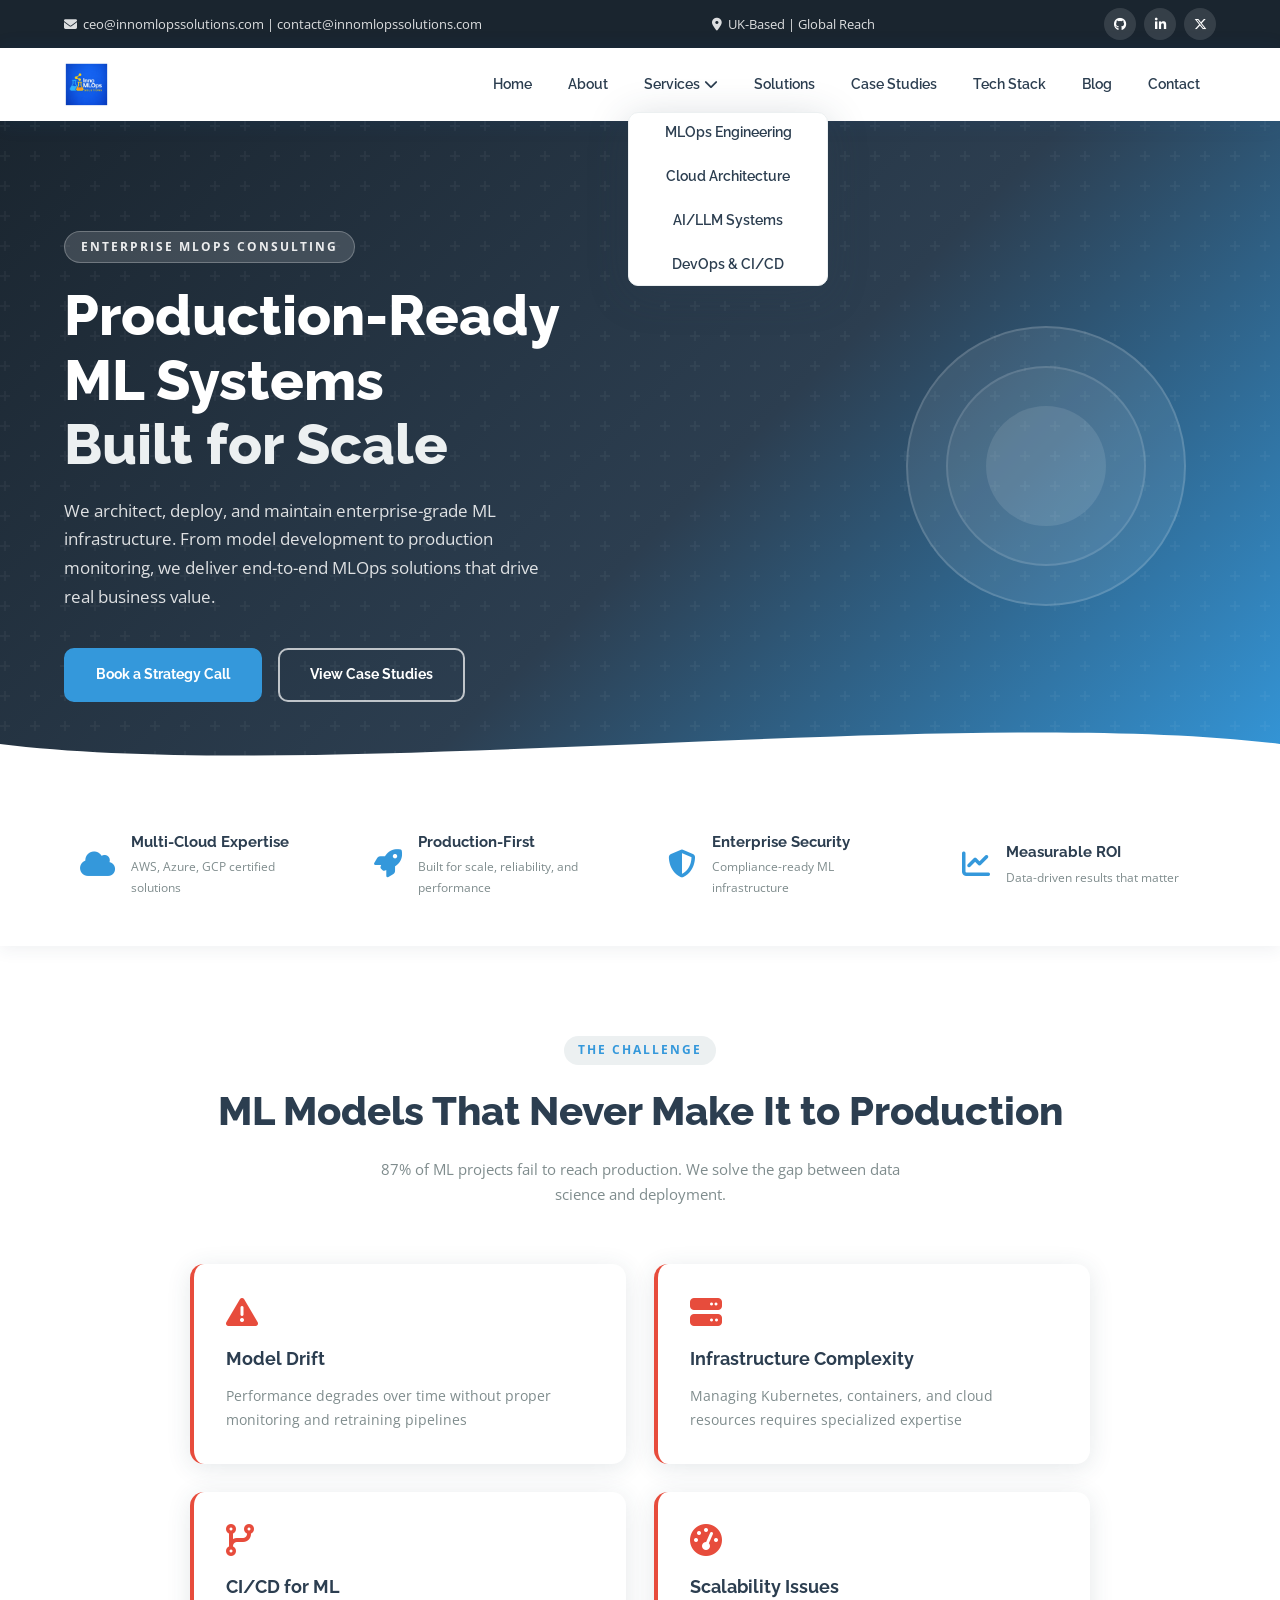
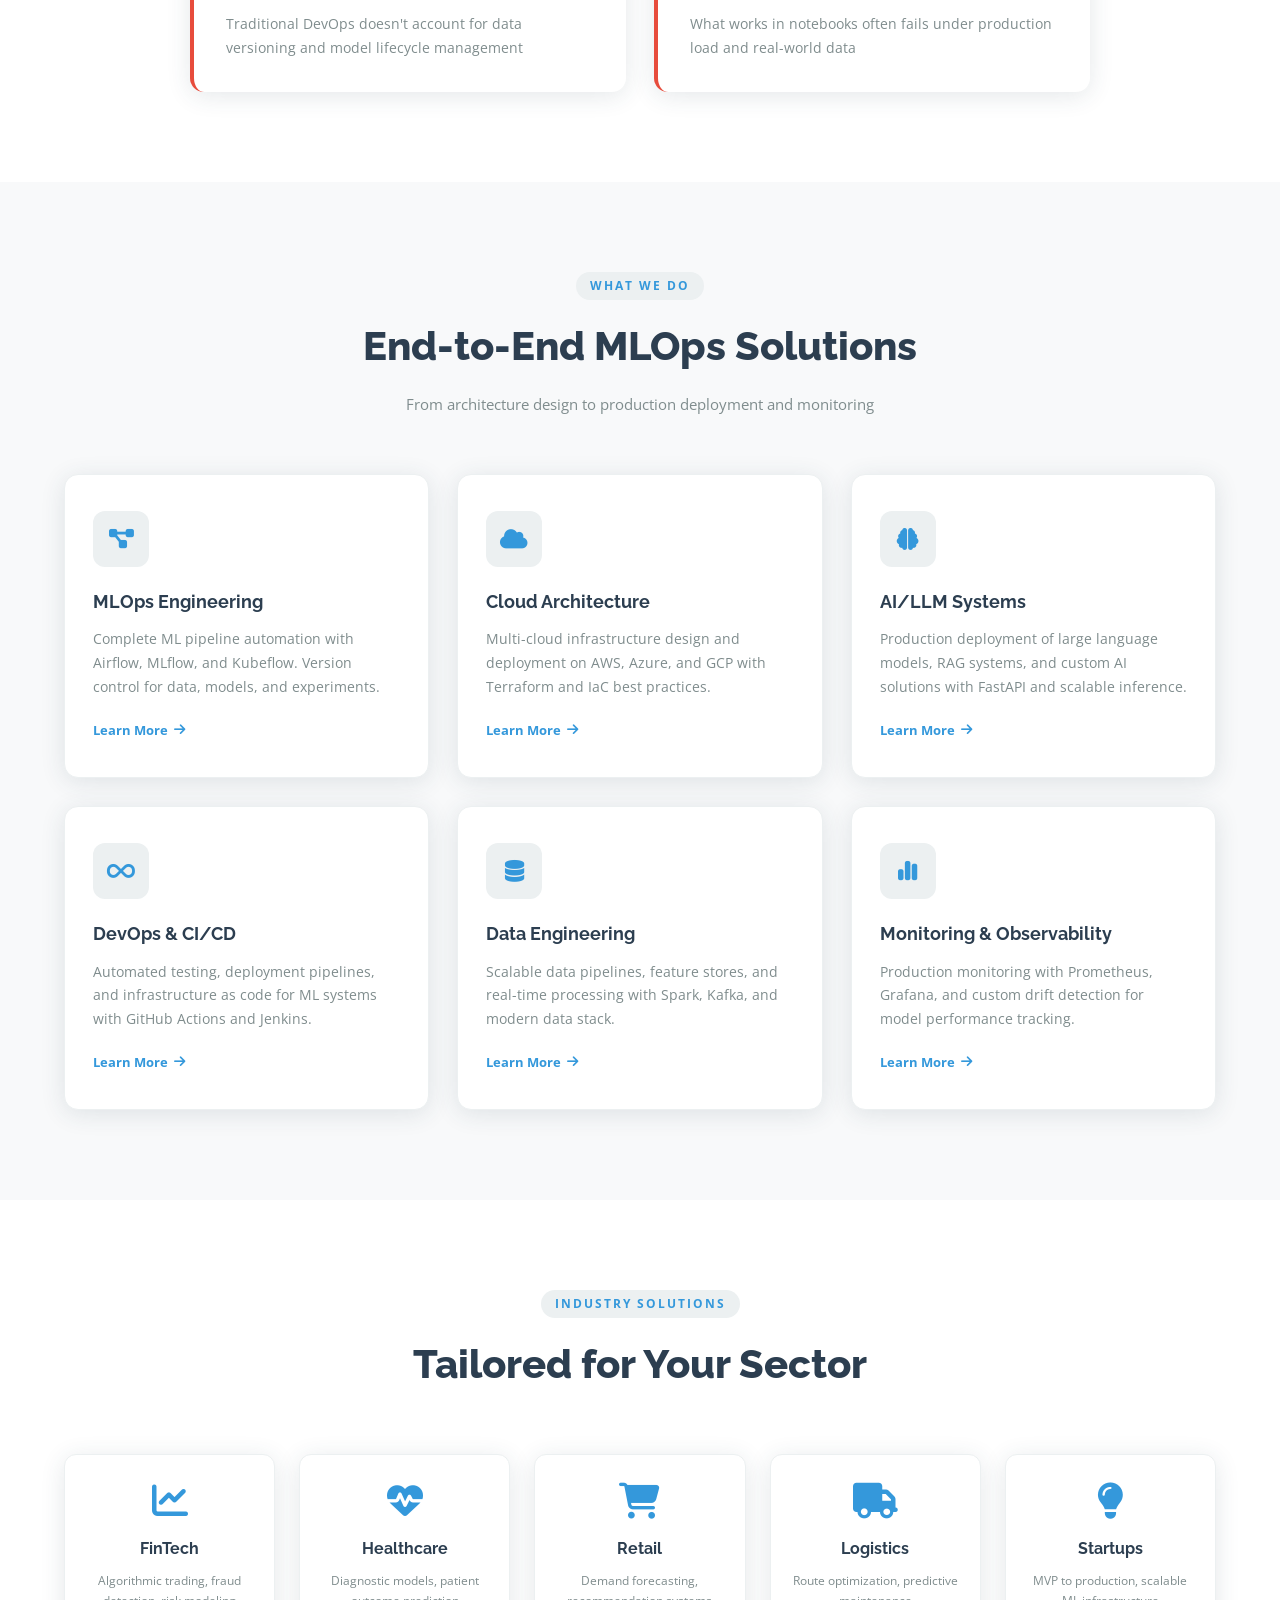
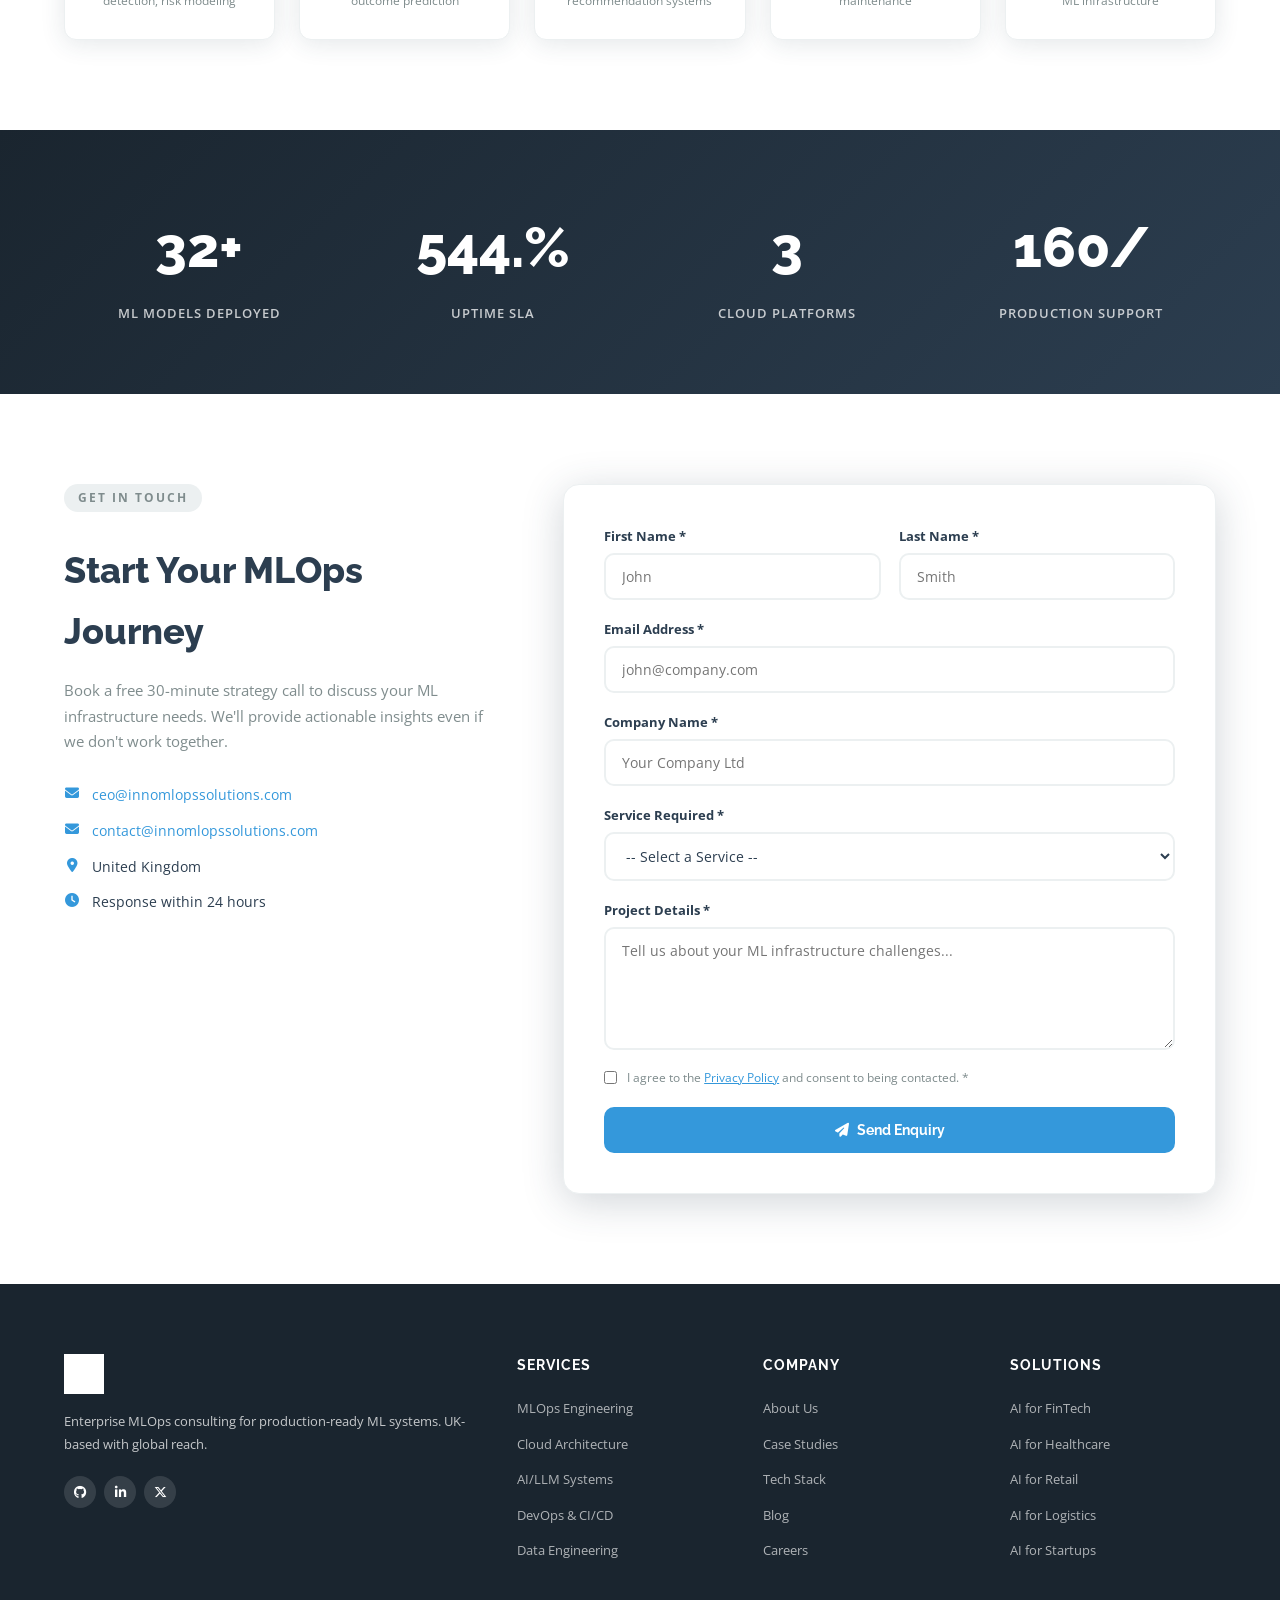
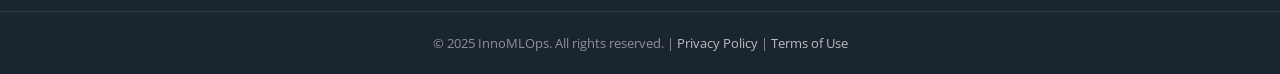
==== commit 3484d216: "Update contact emails to ceo@innomlopssolutions.com and contact@innomlopssolutions.com" ====
--- a/index.html
+++ b/index.html
@@ -15,7 +15,7 @@
   <!-- TOP BAR -->
   <div class="topbar">
     <div class="container topbar-inner">
-      <span><i class="fa fa-envelope"></i> contact@innomlops.com</span>
+      <span><i class="fa fa-envelope"></i> ceo@innomlopssolutions.com | contact@innomlopssolutions.com</span>
       <span><i class="fa fa-map-marker-alt"></i> UK-Based | Global Reach</span>
       <div class="social-icons">
         <a href="https://github.com/SrinathMLOps" target="_blank" aria-label="GitHub"><i class="fab fa-github"></i></a>
@@ -264,7 +264,8 @@
         <h2>Start Your MLOps Journey</h2>
         <p>Book a free 30-minute strategy call to discuss your ML infrastructure needs. We'll provide actionable insights even if we don't work together.</p>
         <ul class="contact-details">
-          <li><i class="fa fa-envelope"></i> contact@innomlops.com</li>
+          <li><i class="fa fa-envelope"></i> <a href="mailto:ceo@innomlopssolutions.com">ceo@innomlopssolutions.com</a></li>
+          <li><i class="fa fa-envelope"></i> <a href="mailto:contact@innomlopssolutions.com">contact@innomlopssolutions.com</a></li>
           <li><i class="fa fa-map-marker-alt"></i> United Kingdom</li>
           <li><i class="fa fa-clock"></i> Response within 24 hours</li>
         </ul>
--- a/css/style.css
+++ b/css/style.css
@@ -1102,3 +1102,23 @@
   .case-study-header { padding: 24px; }
   .case-study-body { padding: 24px; }
 }
+
+/* Email Links */
+.contact-details a {
+  color: var(--secondary);
+  text-decoration: none;
+  transition: var(--transition);
+}
+.contact-details a:hover {
+  color: var(--primary);
+  text-decoration: underline;
+}
+.check-list a {
+  color: var(--secondary);
+  text-decoration: none;
+  transition: var(--transition);
+}
+.check-list a:hover {
+  color: var(--primary);
+  text-decoration: underline;
+}
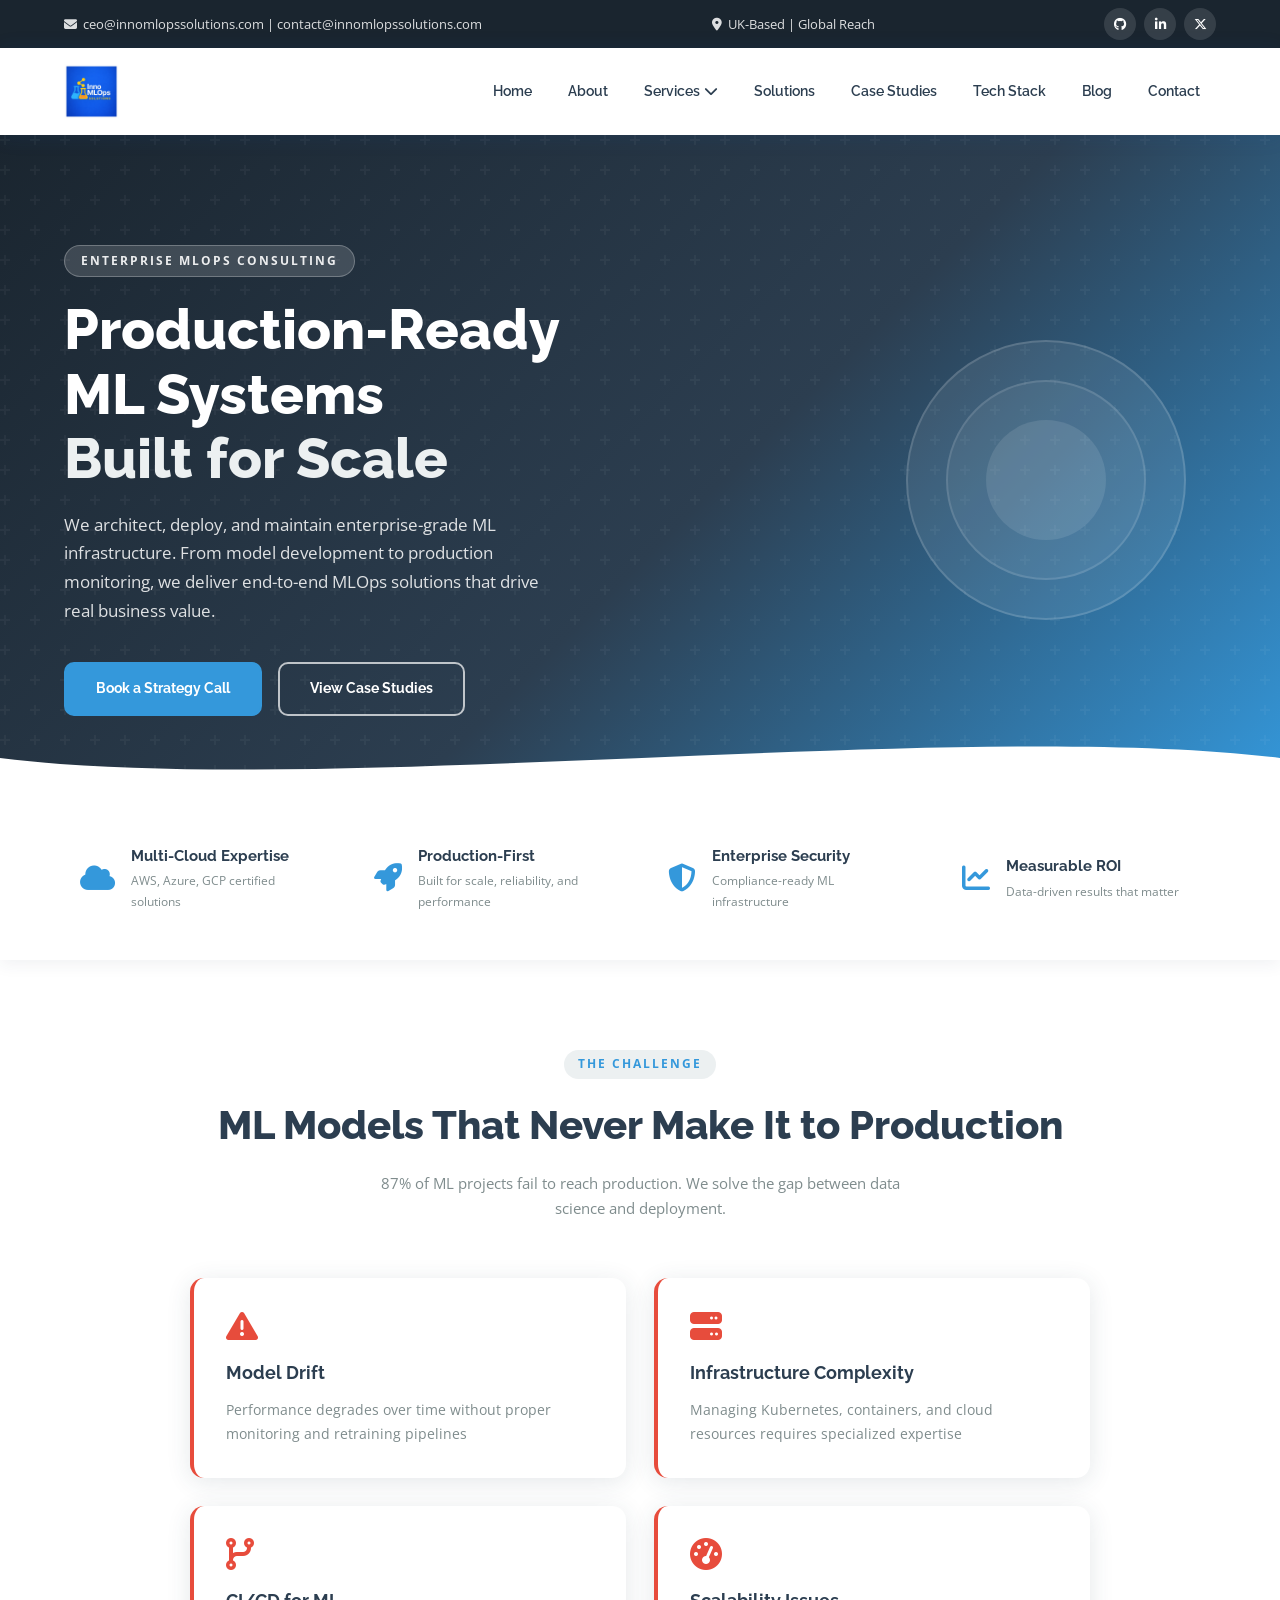
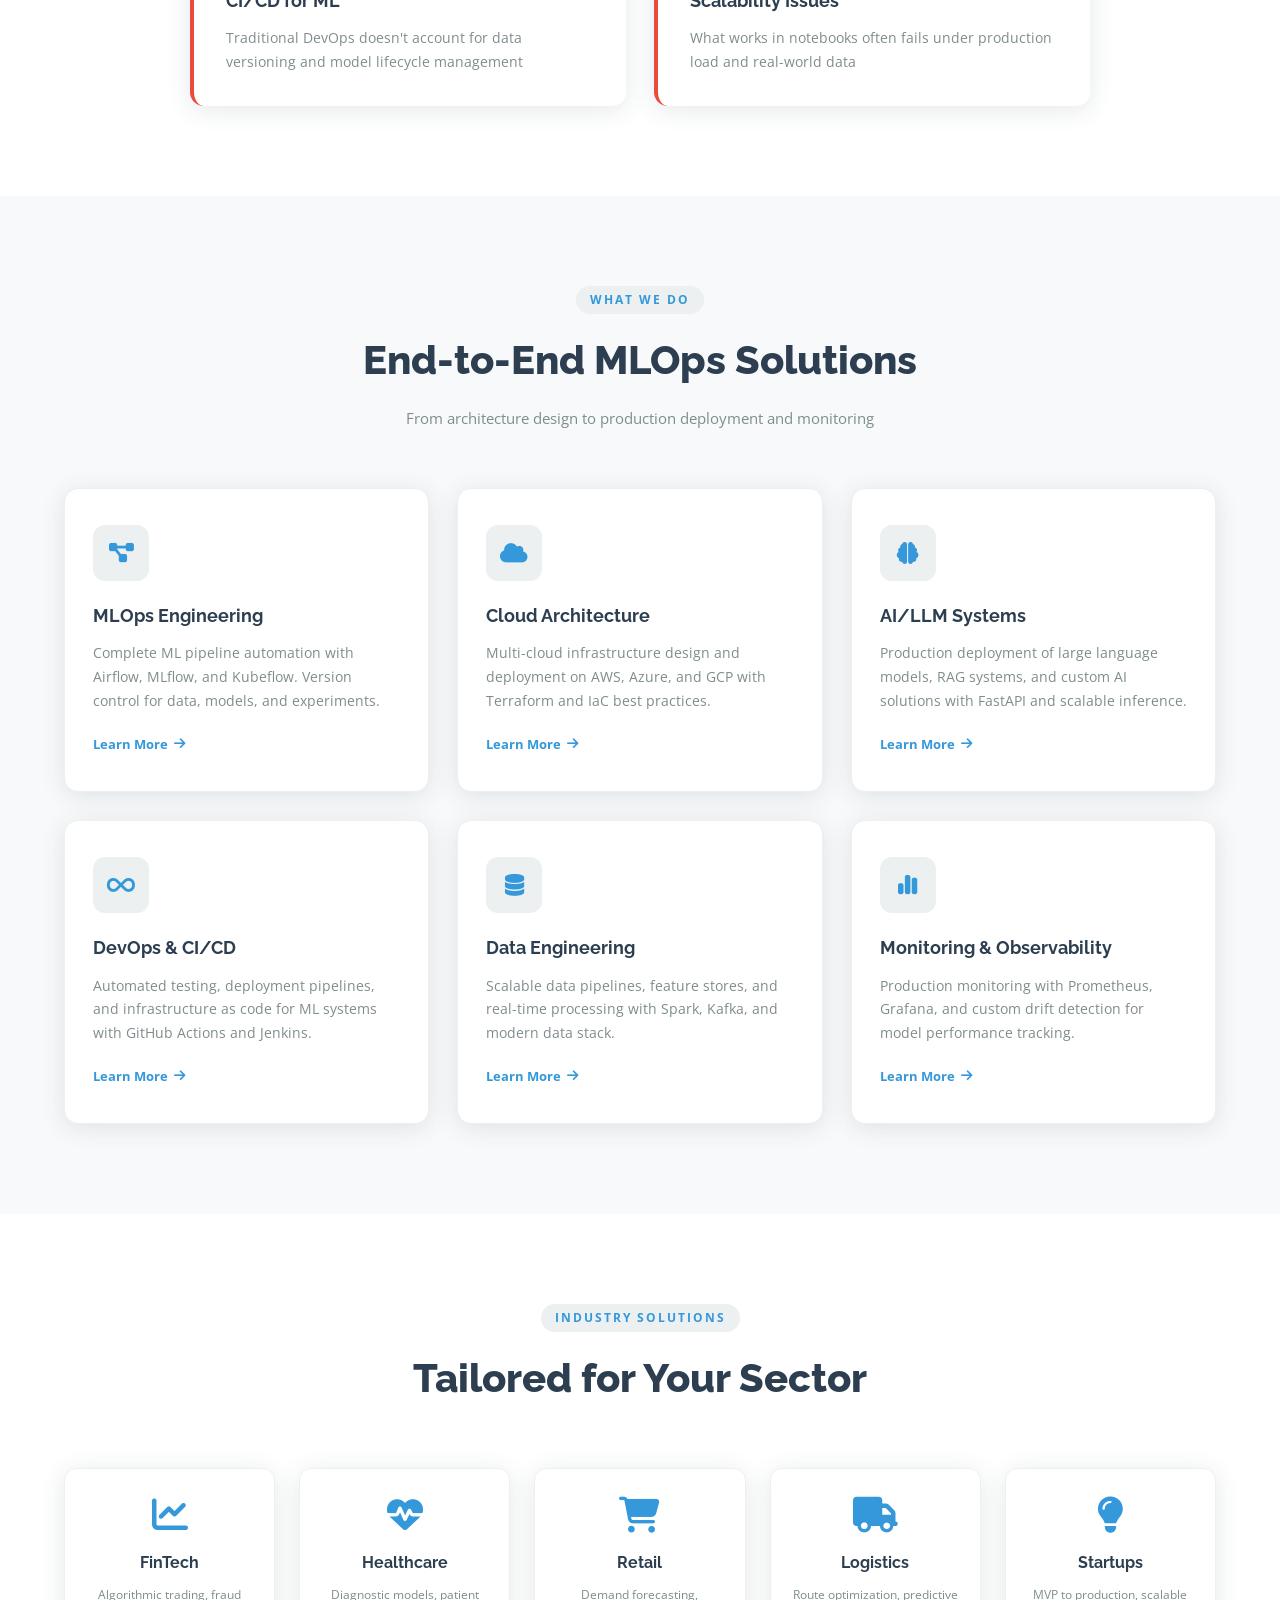
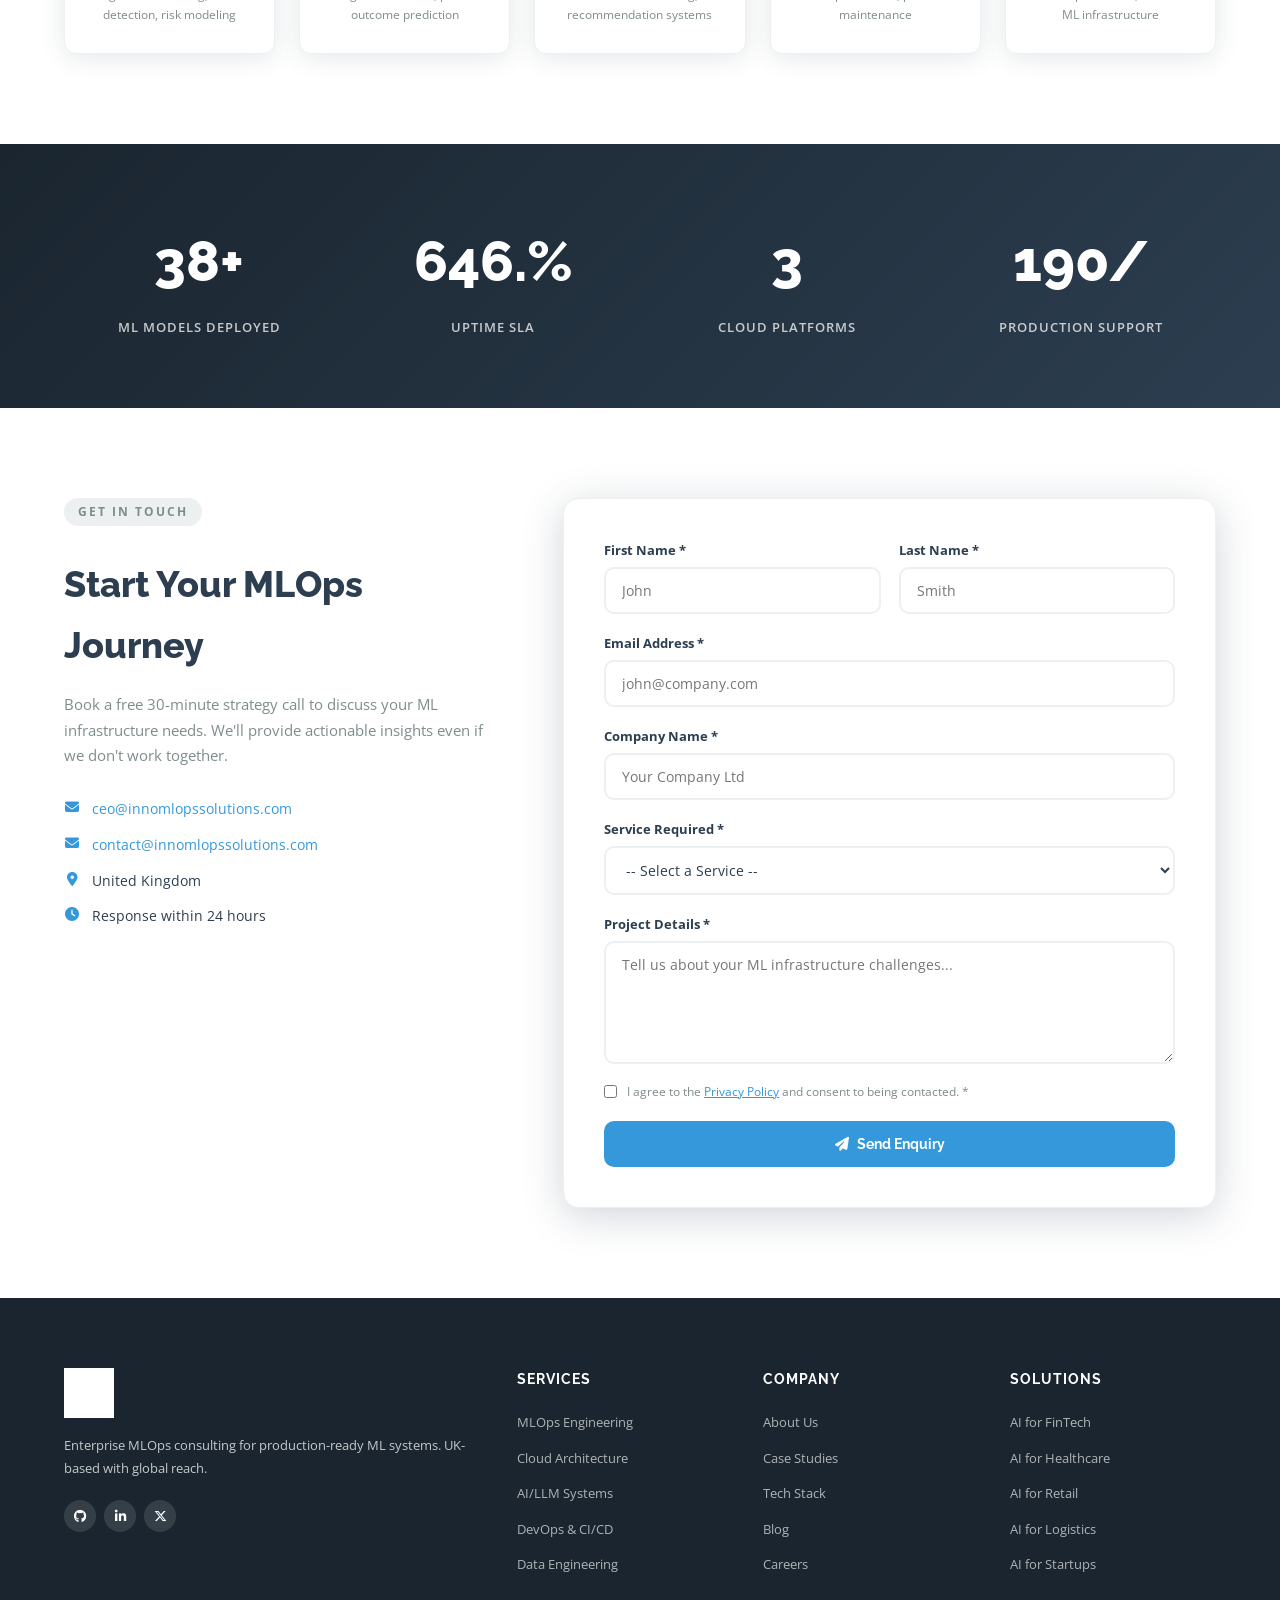
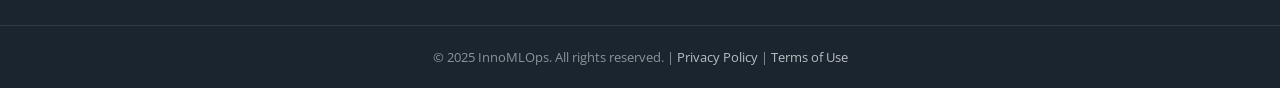
==== commit bd8626a3: "Update all LinkedIn links to company page: innomlops-solutions" ====
--- a/index.html
+++ b/index.html
@@ -19,7 +19,7 @@
       <span><i class="fa fa-map-marker-alt"></i> UK-Based | Global Reach</span>
       <div class="social-icons">
         <a href="https://github.com/SrinathMLOps" target="_blank" aria-label="GitHub"><i class="fab fa-github"></i></a>
-        <a href="https://linkedin.com" target="_blank" aria-label="LinkedIn"><i class="fab fa-linkedin-in"></i></a>
+        <a href="https://www.linkedin.com/company/innomlops-solutions/" target="_blank" aria-label="LinkedIn"><i class="fab fa-linkedin-in"></i></a>
         <a href="https://twitter.com" target="_blank" aria-label="Twitter/X"><i class="fab fa-x-twitter"></i></a>
       </div>
     </div>
@@ -271,7 +271,7 @@
         </ul>
         <div class="social-icons contact-social">
           <a href="https://github.com/SrinathMLOps" target="_blank"><i class="fab fa-github"></i></a>
-          <a href="https://linkedin.com" target="_blank"><i class="fab fa-linkedin-in"></i></a>
+          <a href="https://www.linkedin.com/company/innomlops-solutions/" target="_blank"><i class="fab fa-linkedin-in"></i></a>
           <a href="https://twitter.com" target="_blank"><i class="fab fa-x-twitter"></i></a>
         </div>
       </div>
@@ -339,7 +339,7 @@
         <p>Enterprise MLOps consulting for production-ready ML systems. UK-based with global reach.</p>
         <div class="social-icons">
           <a href="https://github.com/SrinathMLOps" target="_blank"><i class="fab fa-github"></i></a>
-          <a href="https://linkedin.com" target="_blank"><i class="fab fa-linkedin-in"></i></a>
+          <a href="https://www.linkedin.com/company/innomlops-solutions/" target="_blank"><i class="fab fa-linkedin-in"></i></a>
           <a href="https://twitter.com" target="_blank"><i class="fab fa-x-twitter"></i></a>
         </div>
       </div>
--- a/css/style.css
+++ b/css/style.css
@@ -163,8 +163,8 @@
   display: flex;
   align-items: center;
   justify-content: space-between;
-  padding-top: 14px;
-  padding-bottom: 14px;
+  padding-top: 16px;
+  padding-bottom: 16px;
   gap: 24px;
 }
 
@@ -175,11 +175,11 @@
   gap: 10px;
 }
 .logo-img {
-  height: 45px;
+  height: 55px;
   width: auto;
 }
 .logo-img-footer {
-  height: 40px;
+  height: 50px;
   width: auto;
   filter: brightness(0) invert(1);
 }
@@ -207,6 +207,7 @@
   background: var(--light);
 }
 .has-dropdown { position: relative; }
+.has-dropdown > a { cursor: pointer; }
 .dropdown {
   position: absolute;
   top: calc(100% + 8px);
@@ -220,8 +221,15 @@
   overflow: hidden;
   border: 1px solid var(--light);
   z-index: 200;
-}
-.has-dropdown:hover .dropdown { display: flex; }
+  opacity: 0;
+  transform: translateY(-10px);
+  transition: opacity 0.3s ease, transform 0.3s ease;
+}
+.has-dropdown.open .dropdown { 
+  display: flex; 
+  opacity: 1;
+  transform: translateY(0);
+}
 .dropdown li a {
   display: block;
   padding: 10px 18px;
@@ -662,6 +670,9 @@
   .form-row { grid-template-columns: 1fr; }
   .contact-form-wrap { padding: 24px; }
   .topbar-inner { flex-direction: column; text-align: center; }
+
+  .logo-img { height: 48px; }
+  .logo-img-footer { height: 45px; }
 
   .nav-toggle { display: block; }
   #mainNav {
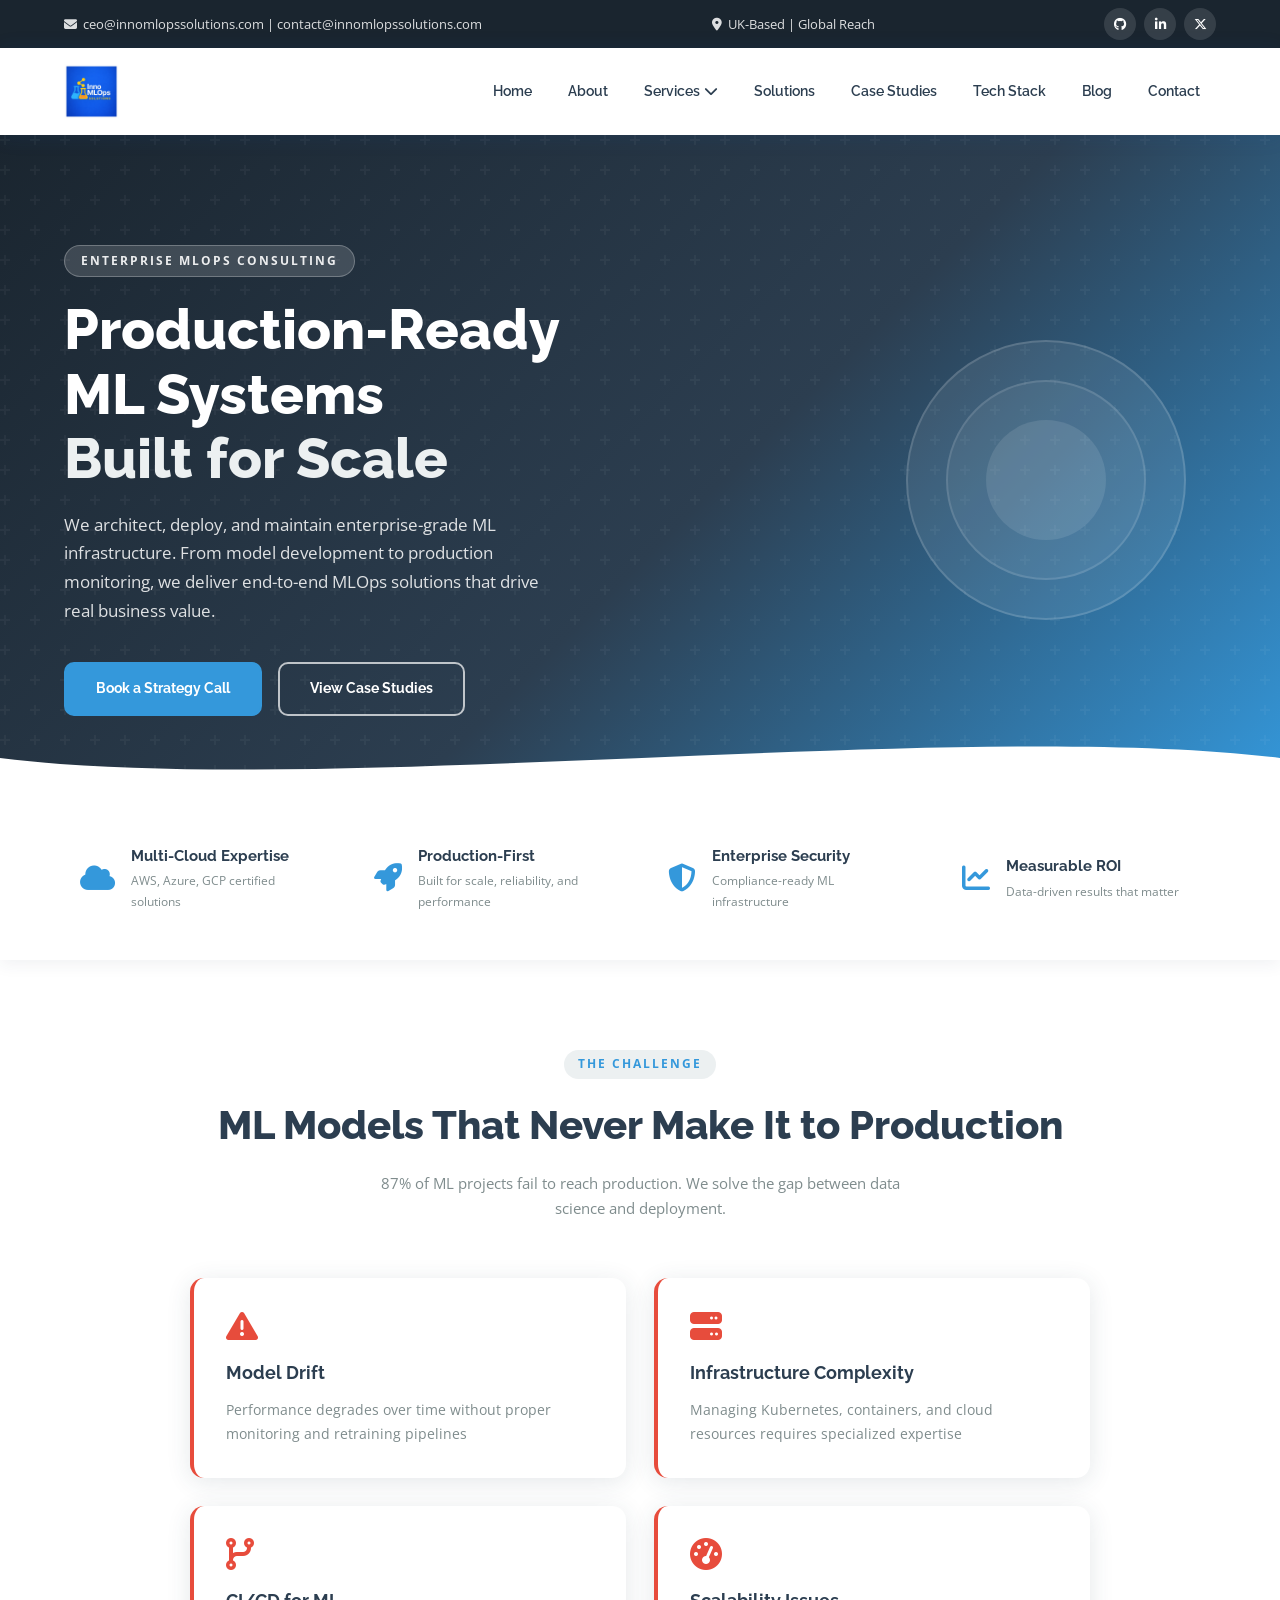
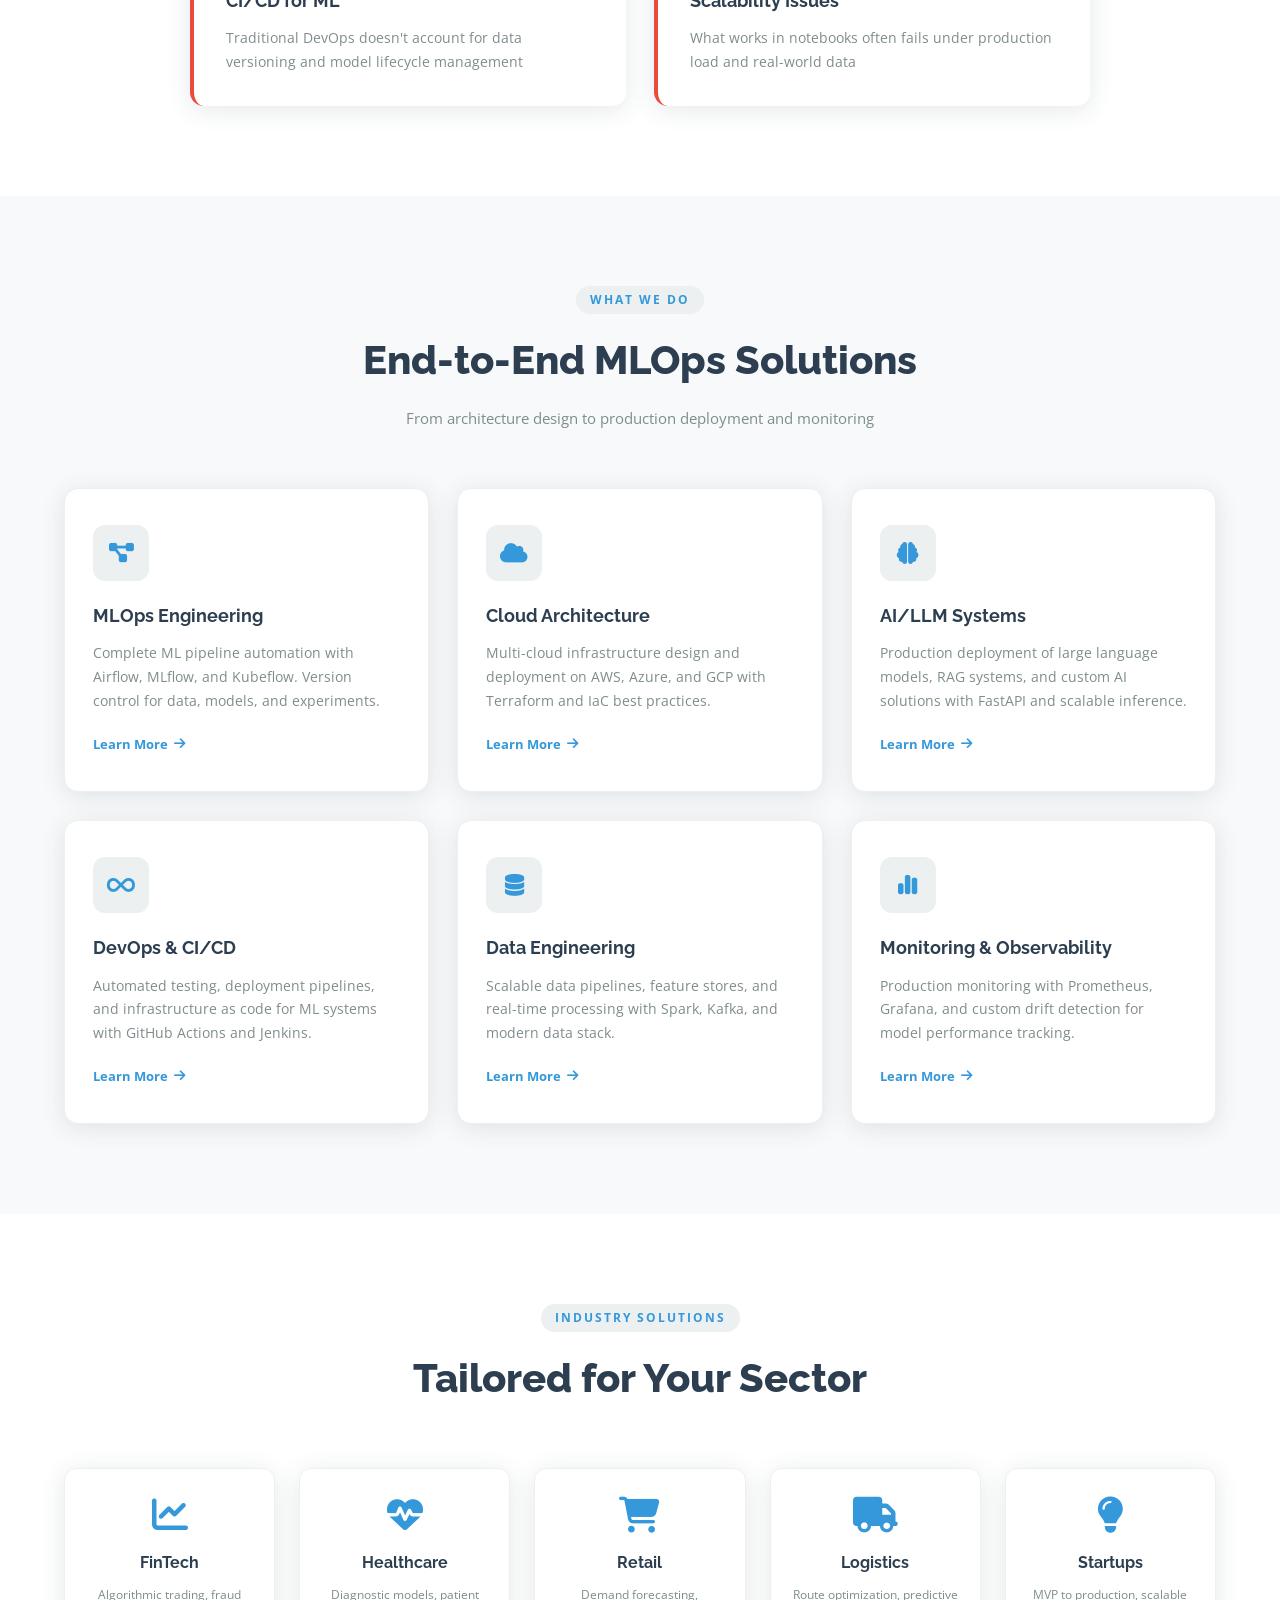
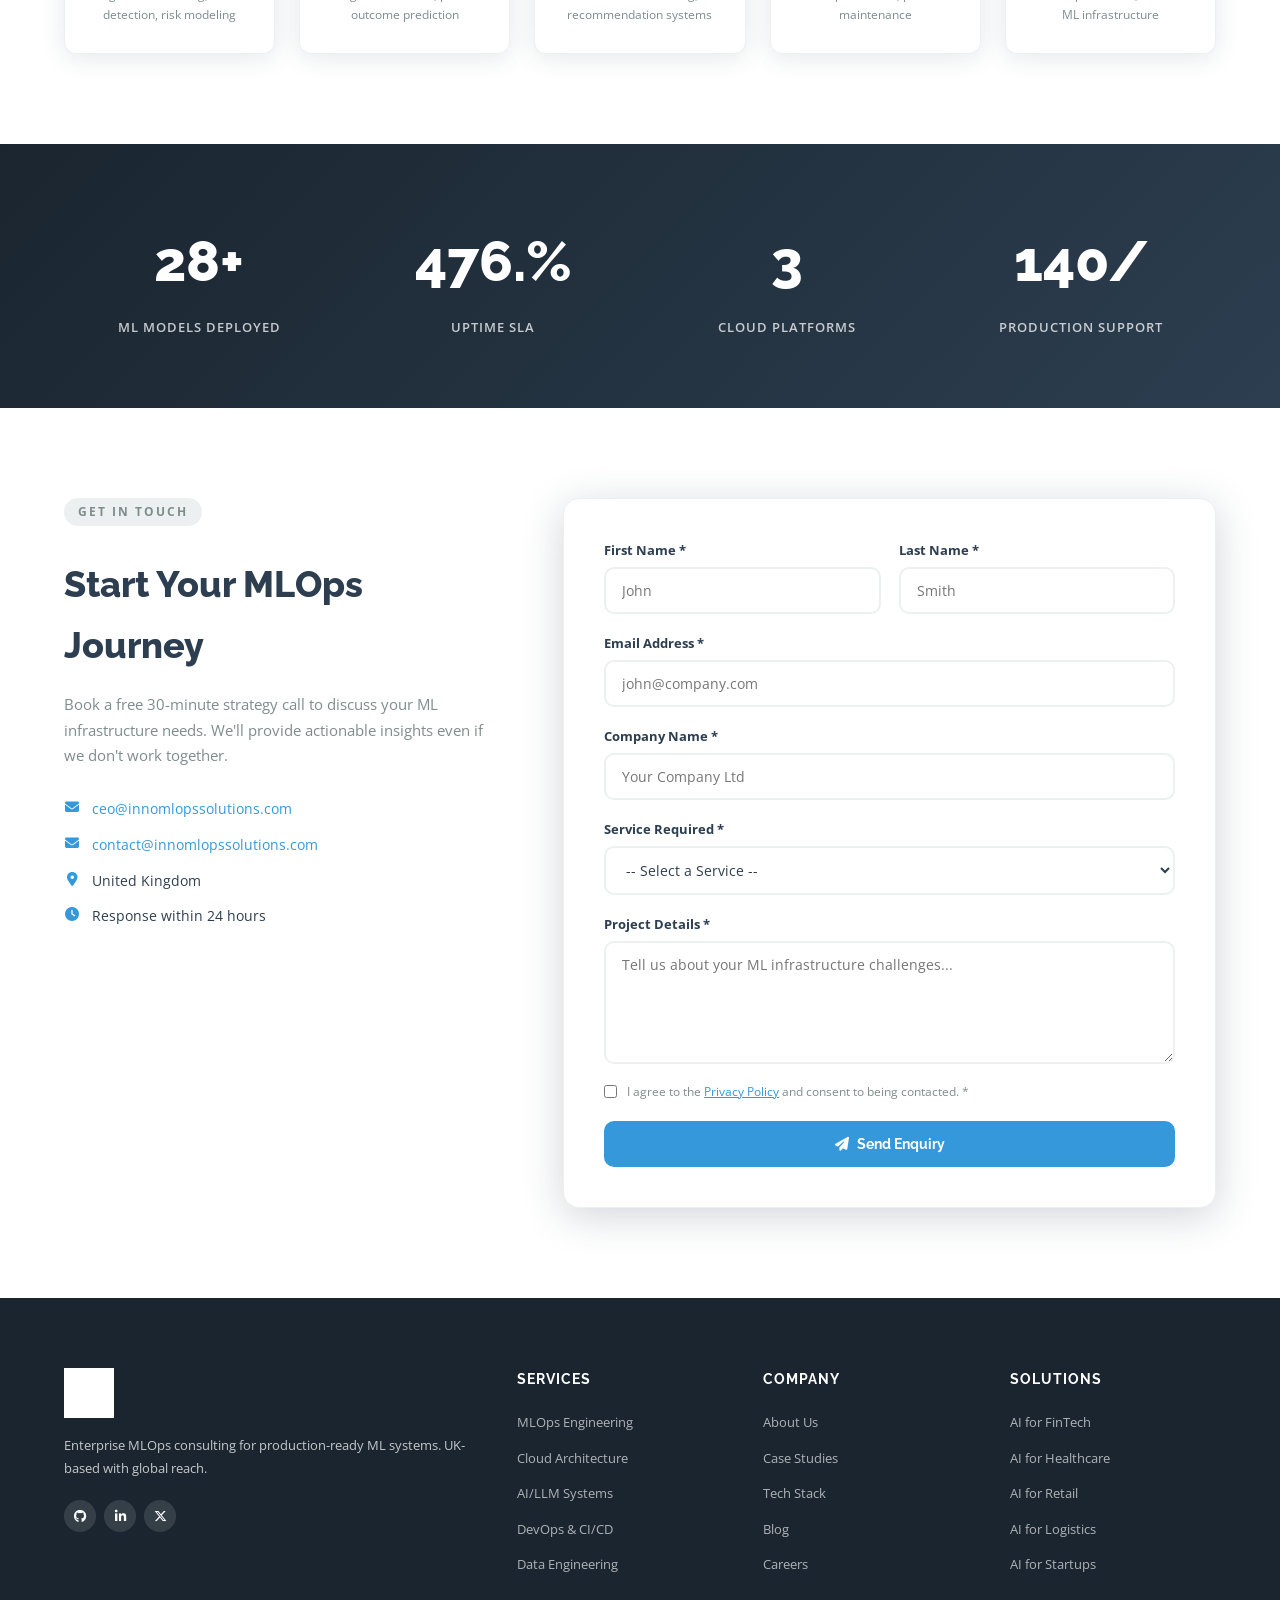
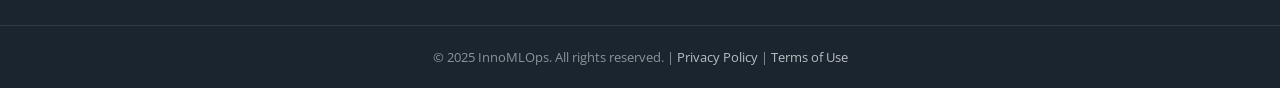
==== commit 977dfa1e: "Update GitHub links to point to github.com instead of specific repository" ====
--- a/index.html
+++ b/index.html
@@ -18,7 +18,7 @@
       <span><i class="fa fa-envelope"></i> ceo@innomlopssolutions.com | contact@innomlopssolutions.com</span>
       <span><i class="fa fa-map-marker-alt"></i> UK-Based | Global Reach</span>
       <div class="social-icons">
-        <a href="https://github.com/SrinathMLOps" target="_blank" aria-label="GitHub"><i class="fab fa-github"></i></a>
+        <a href="https://github.com" target="_blank" aria-label="GitHub"><i class="fab fa-github"></i></a>
         <a href="https://www.linkedin.com/company/innomlops-solutions/" target="_blank" aria-label="LinkedIn"><i class="fab fa-linkedin-in"></i></a>
         <a href="https://twitter.com" target="_blank" aria-label="Twitter/X"><i class="fab fa-x-twitter"></i></a>
       </div>
@@ -270,7 +270,7 @@
           <li><i class="fa fa-clock"></i> Response within 24 hours</li>
         </ul>
         <div class="social-icons contact-social">
-          <a href="https://github.com/SrinathMLOps" target="_blank"><i class="fab fa-github"></i></a>
+          <a href="https://github.com" target="_blank"><i class="fab fa-github"></i></a>
           <a href="https://www.linkedin.com/company/innomlops-solutions/" target="_blank"><i class="fab fa-linkedin-in"></i></a>
           <a href="https://twitter.com" target="_blank"><i class="fab fa-x-twitter"></i></a>
         </div>
@@ -338,7 +338,7 @@
         </a>
         <p>Enterprise MLOps consulting for production-ready ML systems. UK-based with global reach.</p>
         <div class="social-icons">
-          <a href="https://github.com/SrinathMLOps" target="_blank"><i class="fab fa-github"></i></a>
+          <a href="https://github.com" target="_blank"><i class="fab fa-github"></i></a>
           <a href="https://www.linkedin.com/company/innomlops-solutions/" target="_blank"><i class="fab fa-linkedin-in"></i></a>
           <a href="https://twitter.com" target="_blank"><i class="fab fa-x-twitter"></i></a>
         </div>
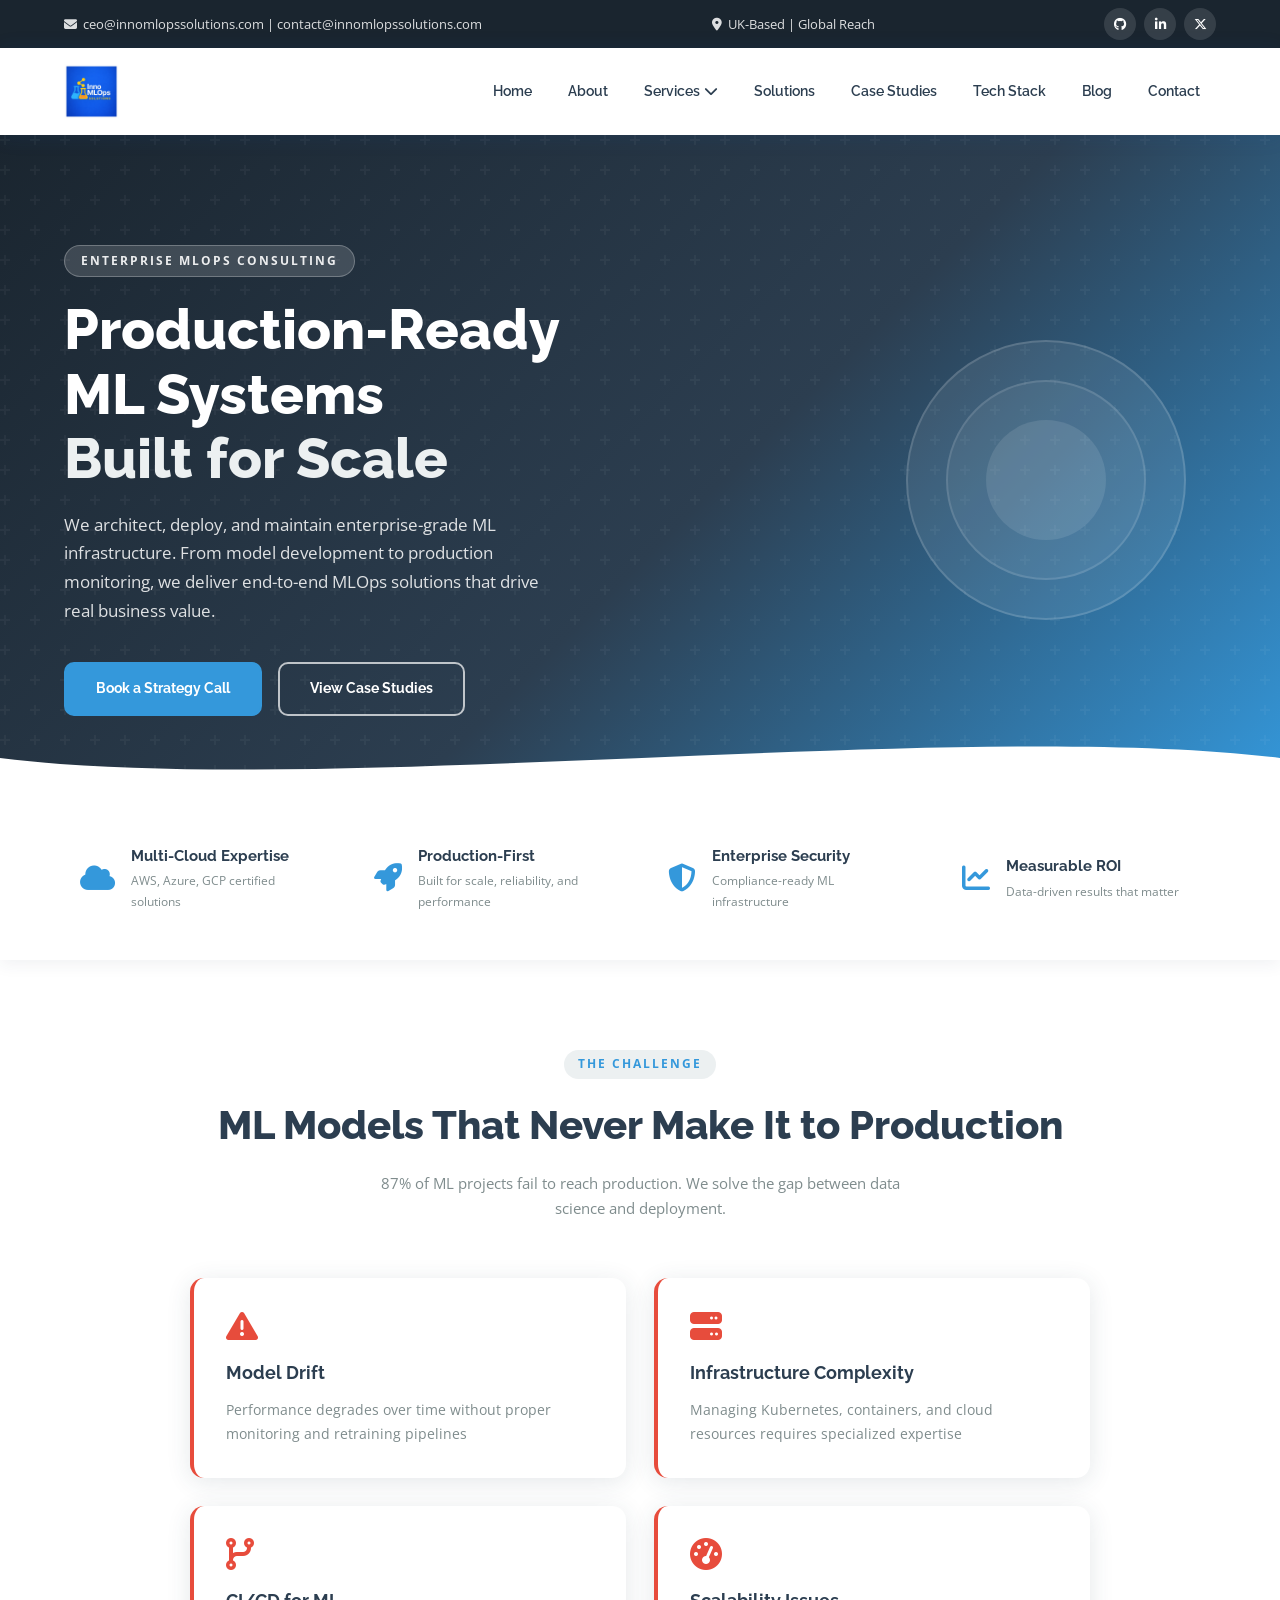
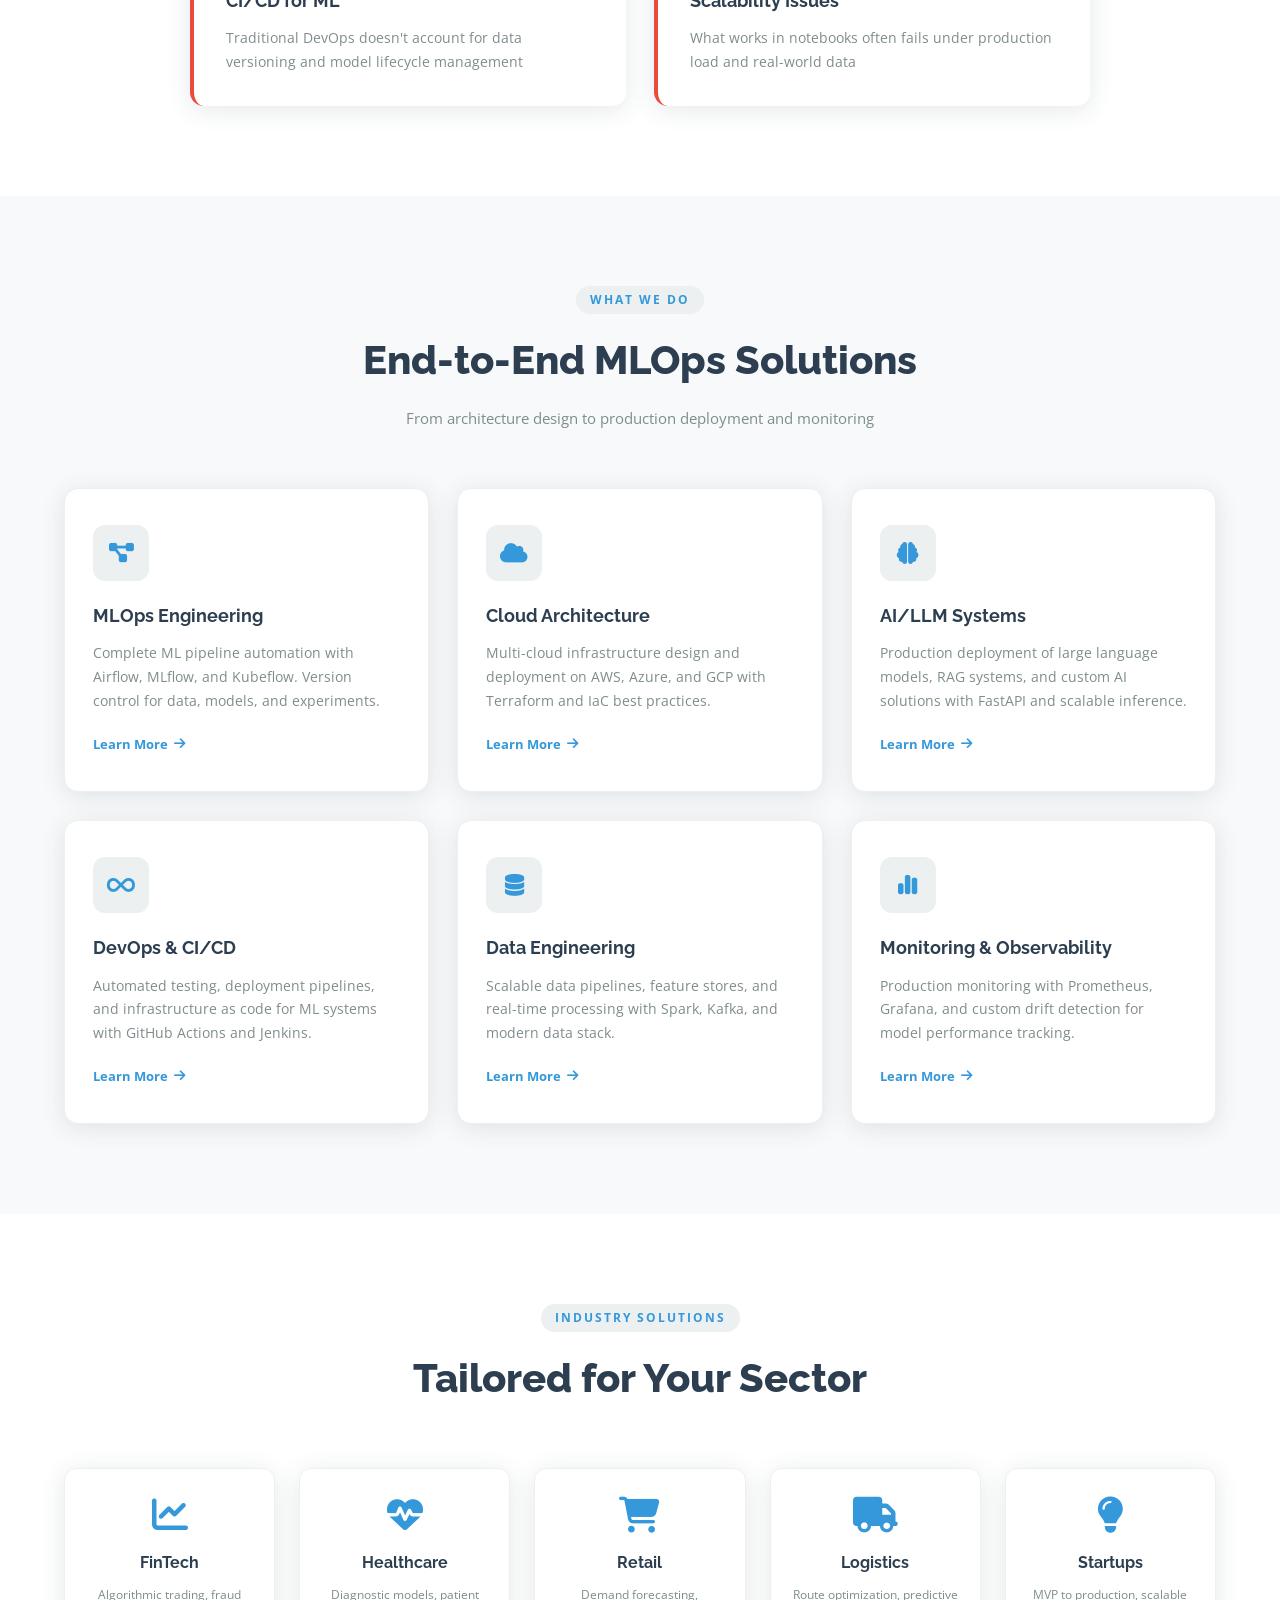
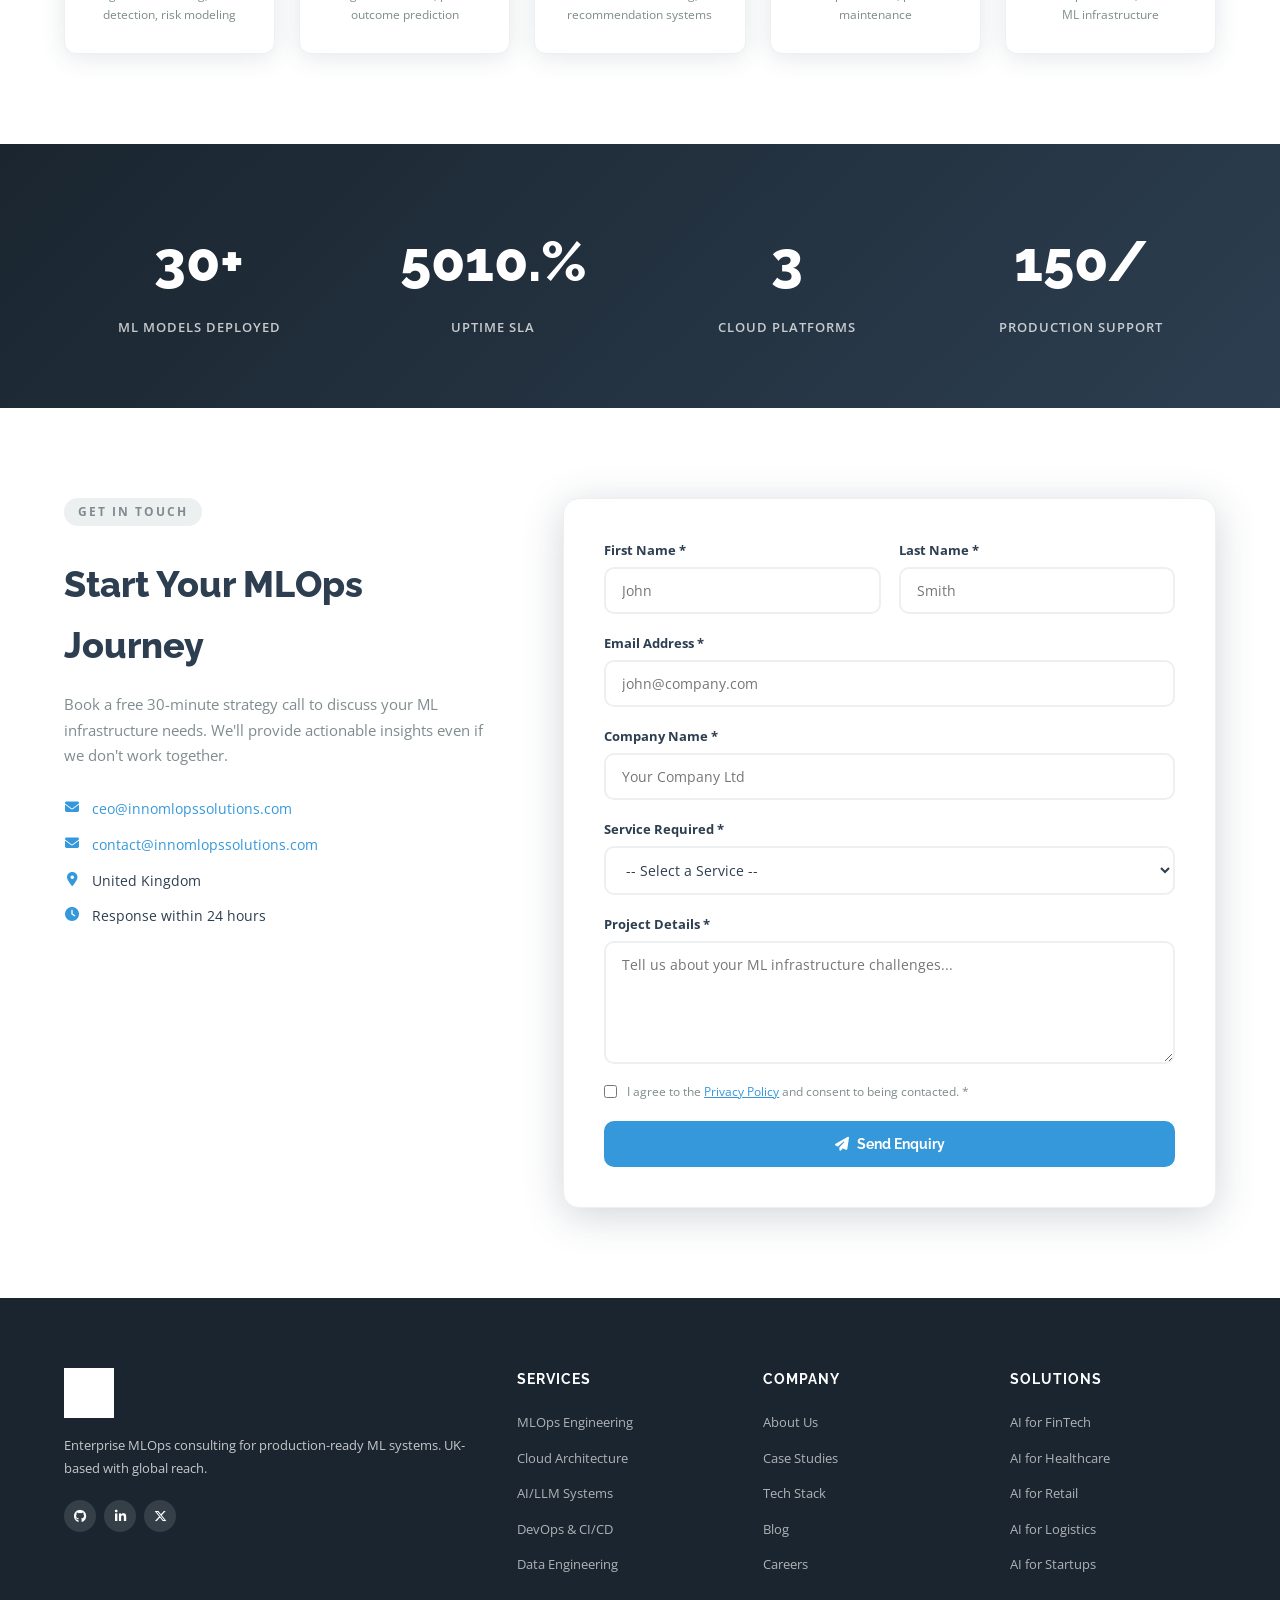
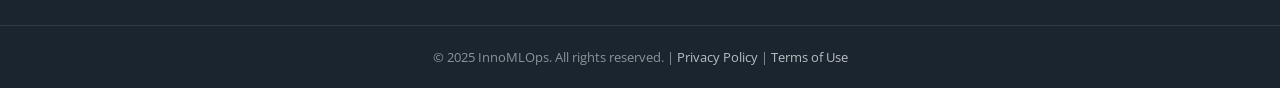
==== commit 23f1c784: "Fix stats formatting: 99.9% to 99.99% Uptime SLA for professional appearance" ====
--- a/index.html
+++ b/index.html
@@ -242,7 +242,7 @@
         <p>ML Models Deployed</p>
       </div>
       <div class="stat-item">
-        <h3>99.9%</h3>
+        <h3>99.99%</h3>
         <p>Uptime SLA</p>
       </div>
       <div class="stat-item">
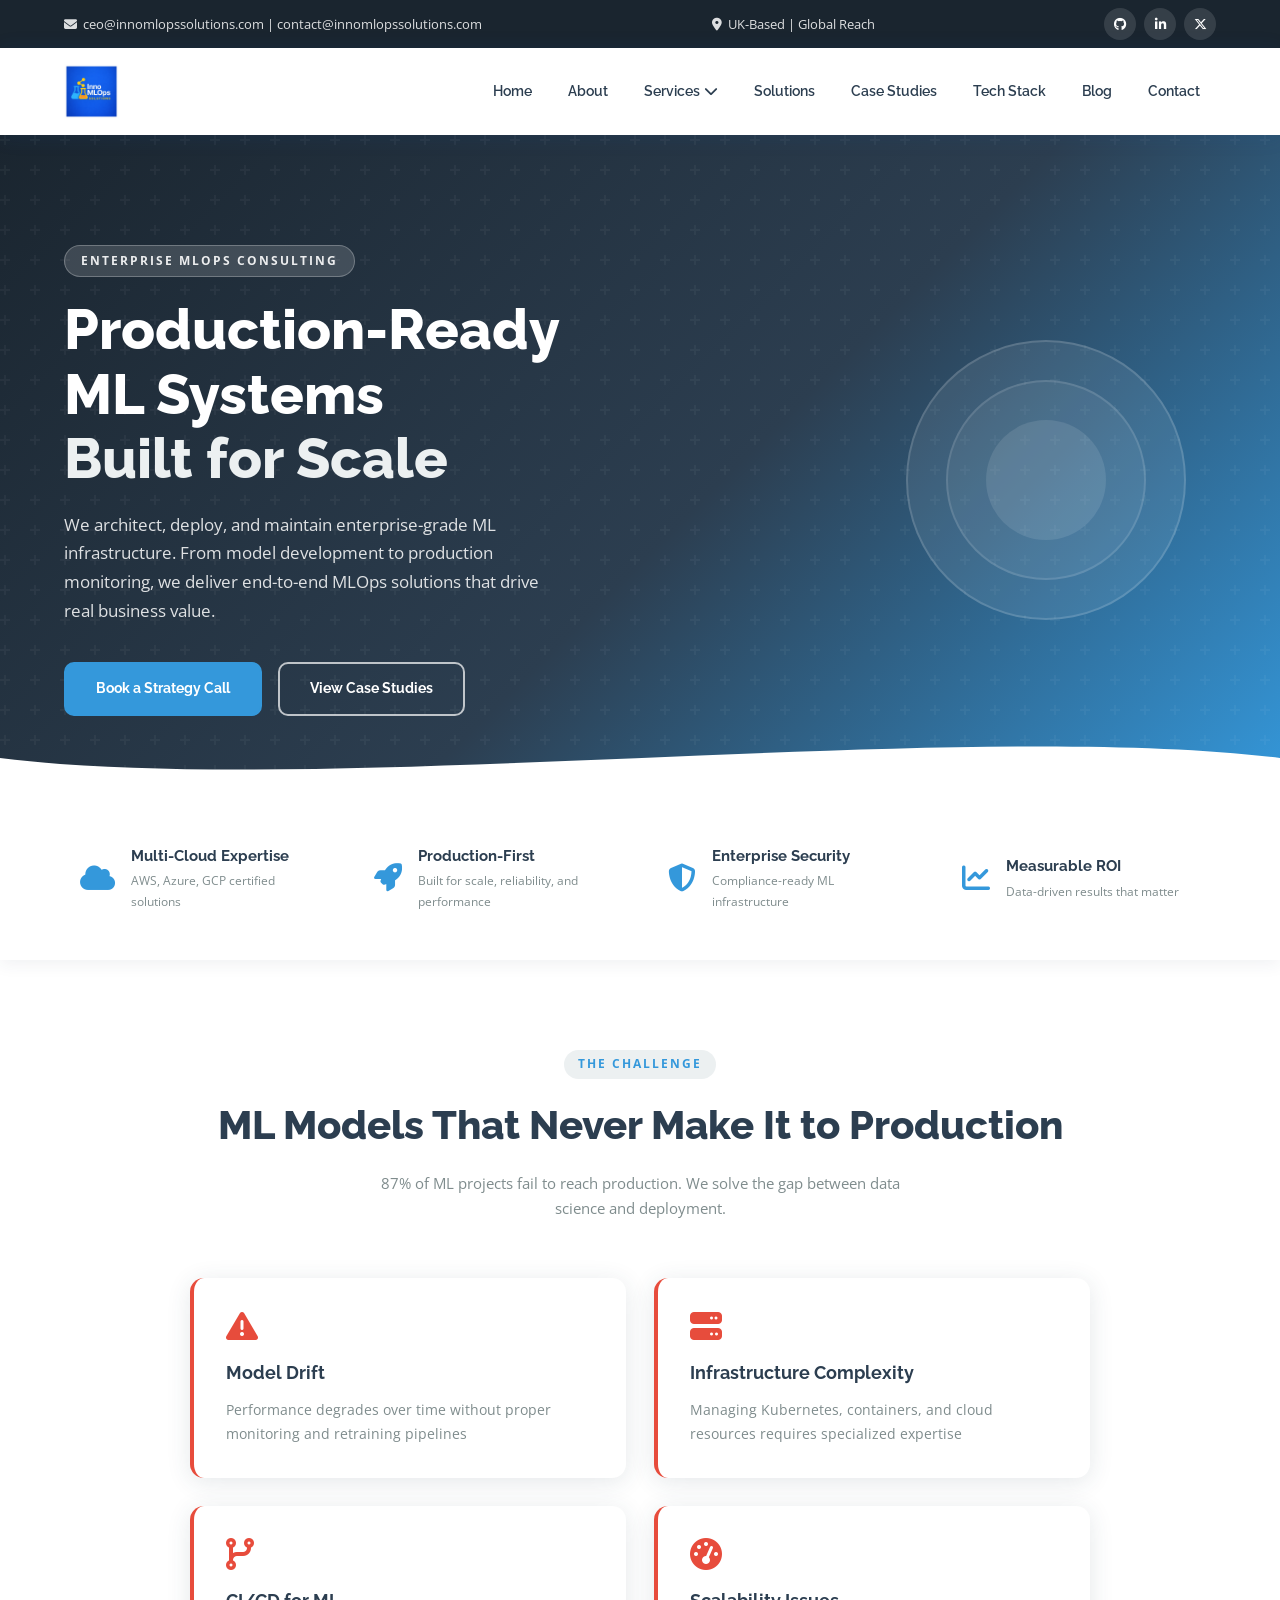
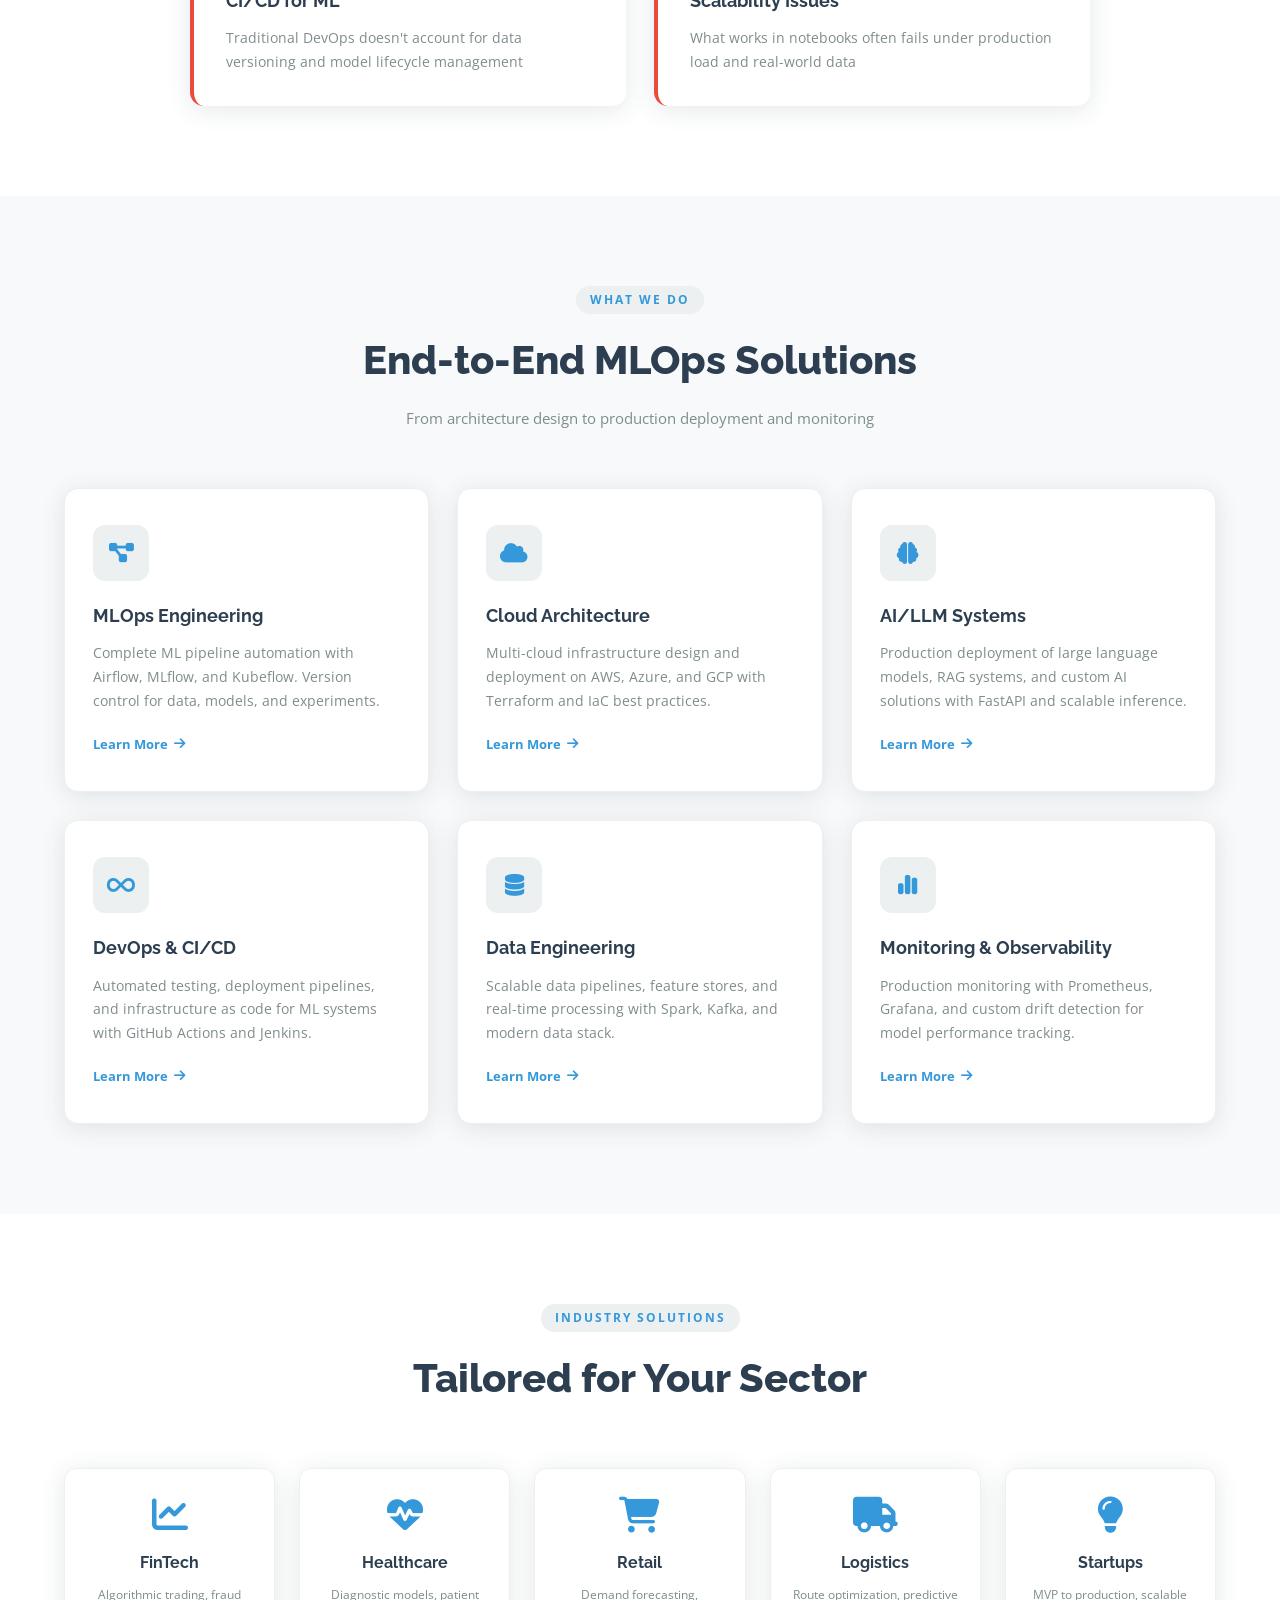
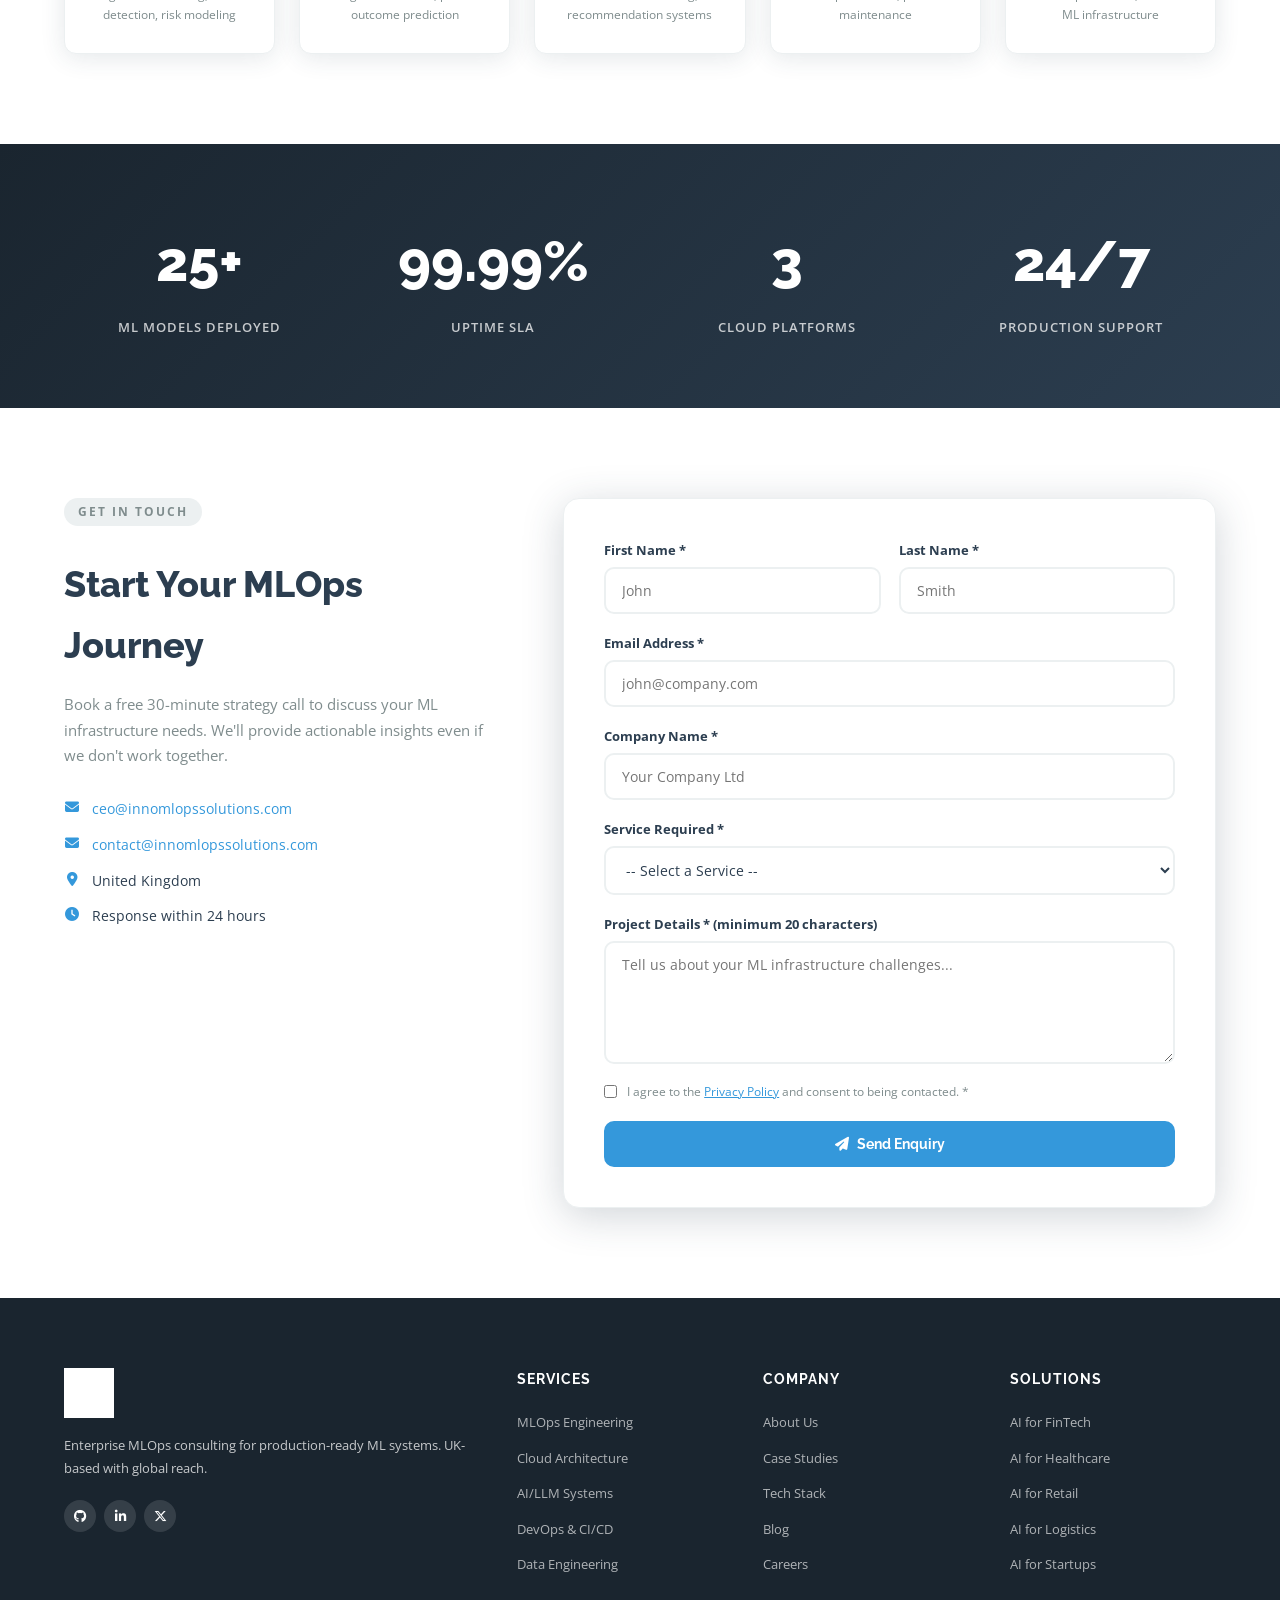
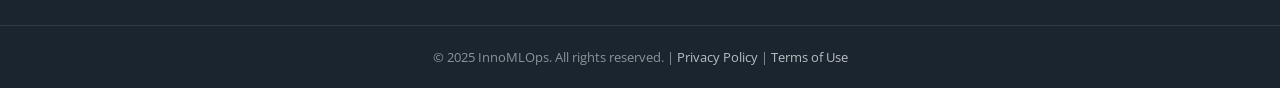
==== commit f4b61e1c: "Add comprehensive form validation: names (letters only), email format, company name, 20+ char projec" ====
--- a/index.html
+++ b/index.html
@@ -280,20 +280,38 @@
           <div class="form-row">
             <div class="form-group">
               <label for="firstName">First Name *</label>
-              <input type="text" id="firstName" name="firstName" placeholder="John" required />
+              <input type="text" id="firstName" name="firstName" placeholder="John" 
+                     pattern="^[A-Za-z\s\-']+$" 
+                     title="Only letters, spaces, hyphens, and apostrophes allowed"
+                     minlength="2"
+                     maxlength="50"
+                     required />
             </div>
             <div class="form-group">
               <label for="lastName">Last Name *</label>
-              <input type="text" id="lastName" name="lastName" placeholder="Smith" required />
+              <input type="text" id="lastName" name="lastName" placeholder="Smith" 
+                     pattern="^[A-Za-z\s\-']+$" 
+                     title="Only letters, spaces, hyphens, and apostrophes allowed"
+                     minlength="2"
+                     maxlength="50"
+                     required />
             </div>
           </div>
           <div class="form-group">
             <label for="email">Email Address *</label>
-            <input type="email" id="email" name="email" placeholder="john@company.com" required />
+            <input type="email" id="email" name="email" placeholder="john@company.com" 
+                   pattern="^[a-zA-Z0-9._%+\-]+@[a-zA-Z0-9.\-]+\.[a-zA-Z]{2,}$"
+                   title="Please enter a valid email address"
+                   required />
           </div>
           <div class="form-group">
             <label for="company">Company Name *</label>
-            <input type="text" id="company" name="company" placeholder="Your Company Ltd" required />
+            <input type="text" id="company" name="company" placeholder="Your Company Ltd" 
+                   pattern="^[A-Za-z0-9\s\-&.,()]+$"
+                   title="Only letters, numbers, spaces, and basic punctuation allowed"
+                   minlength="2"
+                   maxlength="100"
+                   required />
           </div>
           <div class="form-group">
             <label for="service">Service Required *</label>
@@ -308,8 +326,12 @@
             </select>
           </div>
           <div class="form-group">
-            <label for="message">Project Details *</label>
-            <textarea id="message" name="message" rows="5" placeholder="Tell us about your ML infrastructure challenges..." required></textarea>
+            <label for="message">Project Details * (minimum 20 characters)</label>
+            <textarea id="message" name="message" rows="5" 
+                      placeholder="Tell us about your ML infrastructure challenges..." 
+                      minlength="20"
+                      maxlength="2000"
+                      required></textarea>
           </div>
           <div class="form-group form-check">
             <input type="checkbox" id="gdpr" name="gdpr" required />
--- a/css/style.css
+++ b/css/style.css
@@ -591,6 +591,14 @@
   border-color: var(--secondary);
   box-shadow: 0 0 0 3px rgba(52,152,219,0.1);
 }
+.form-group input:invalid:not(:placeholder-shown),
+.form-group textarea:invalid:not(:placeholder-shown) {
+  border-color: #e53935;
+}
+.form-group input:valid:not(:placeholder-shown),
+.form-group textarea:valid:not(:placeholder-shown) {
+  border-color: var(--success);
+}
 .form-group textarea { resize: vertical; }
 .form-check {
   flex-direction: row !important;
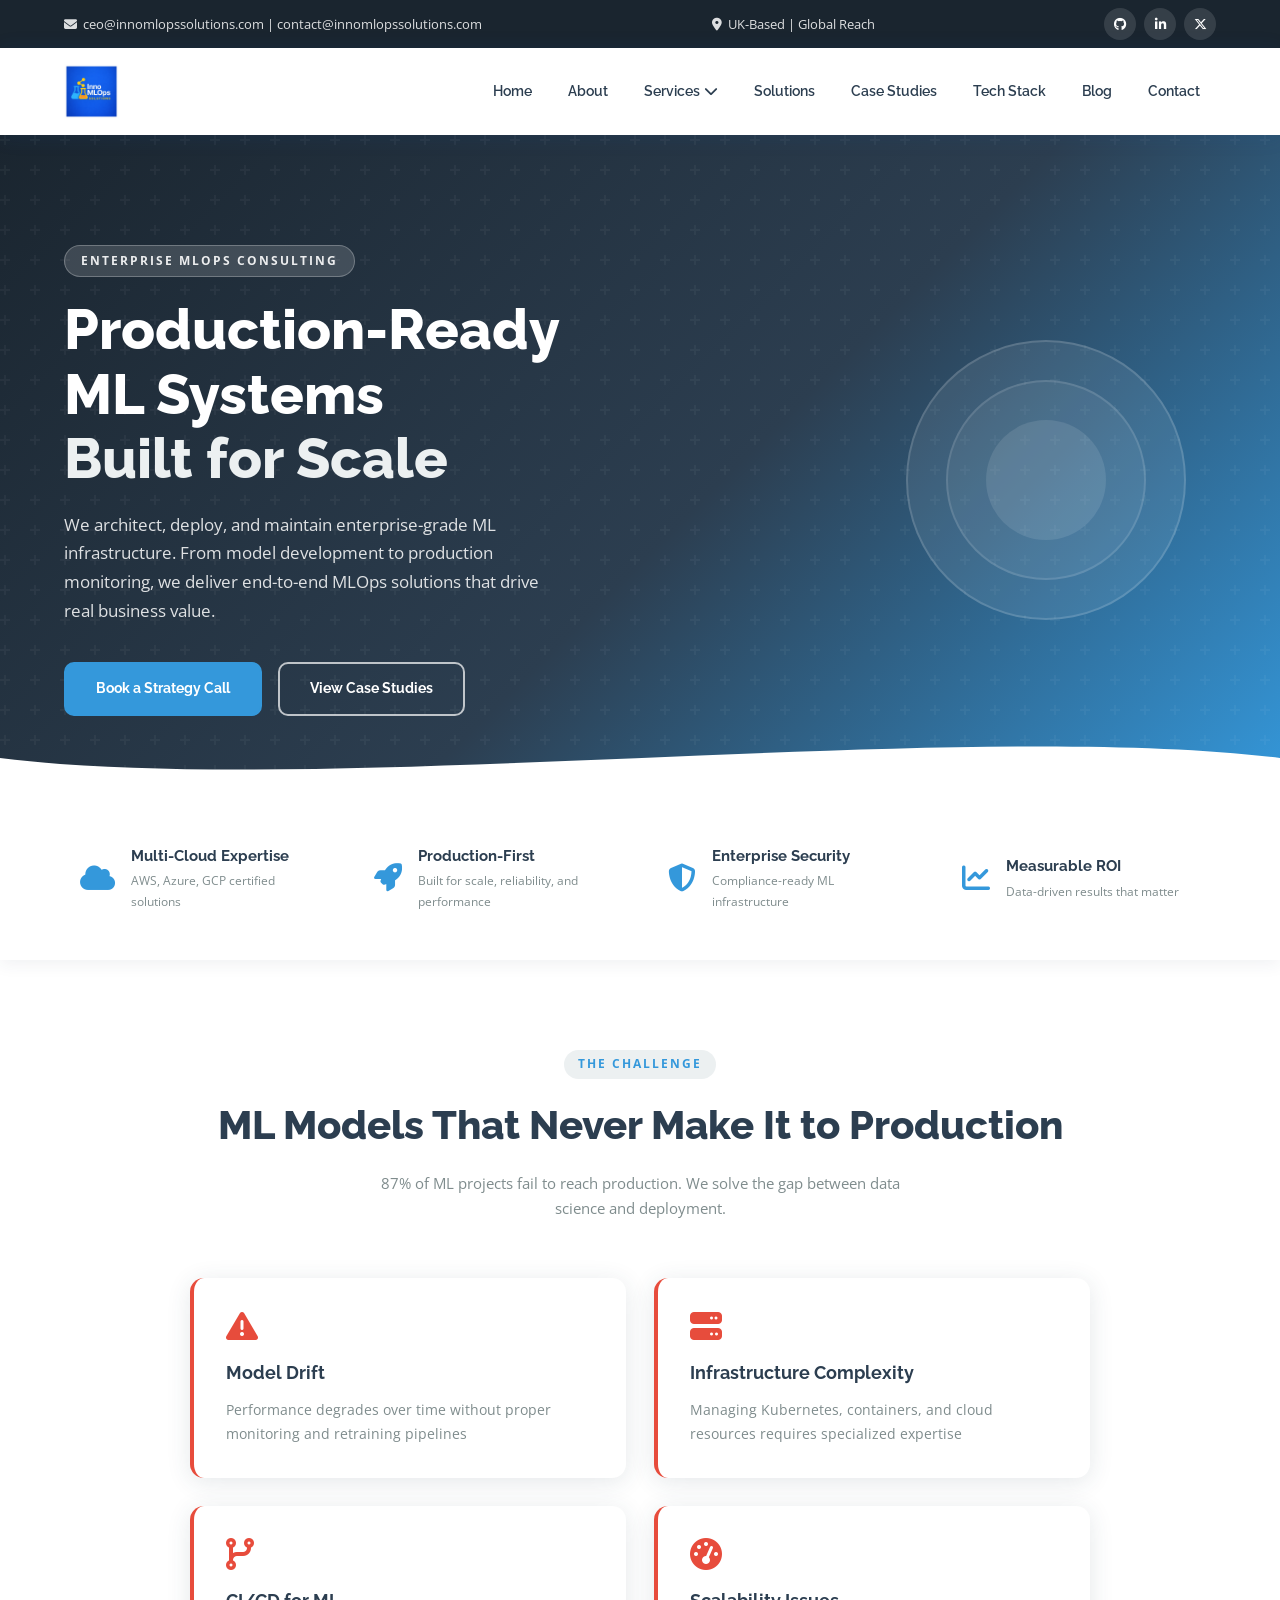
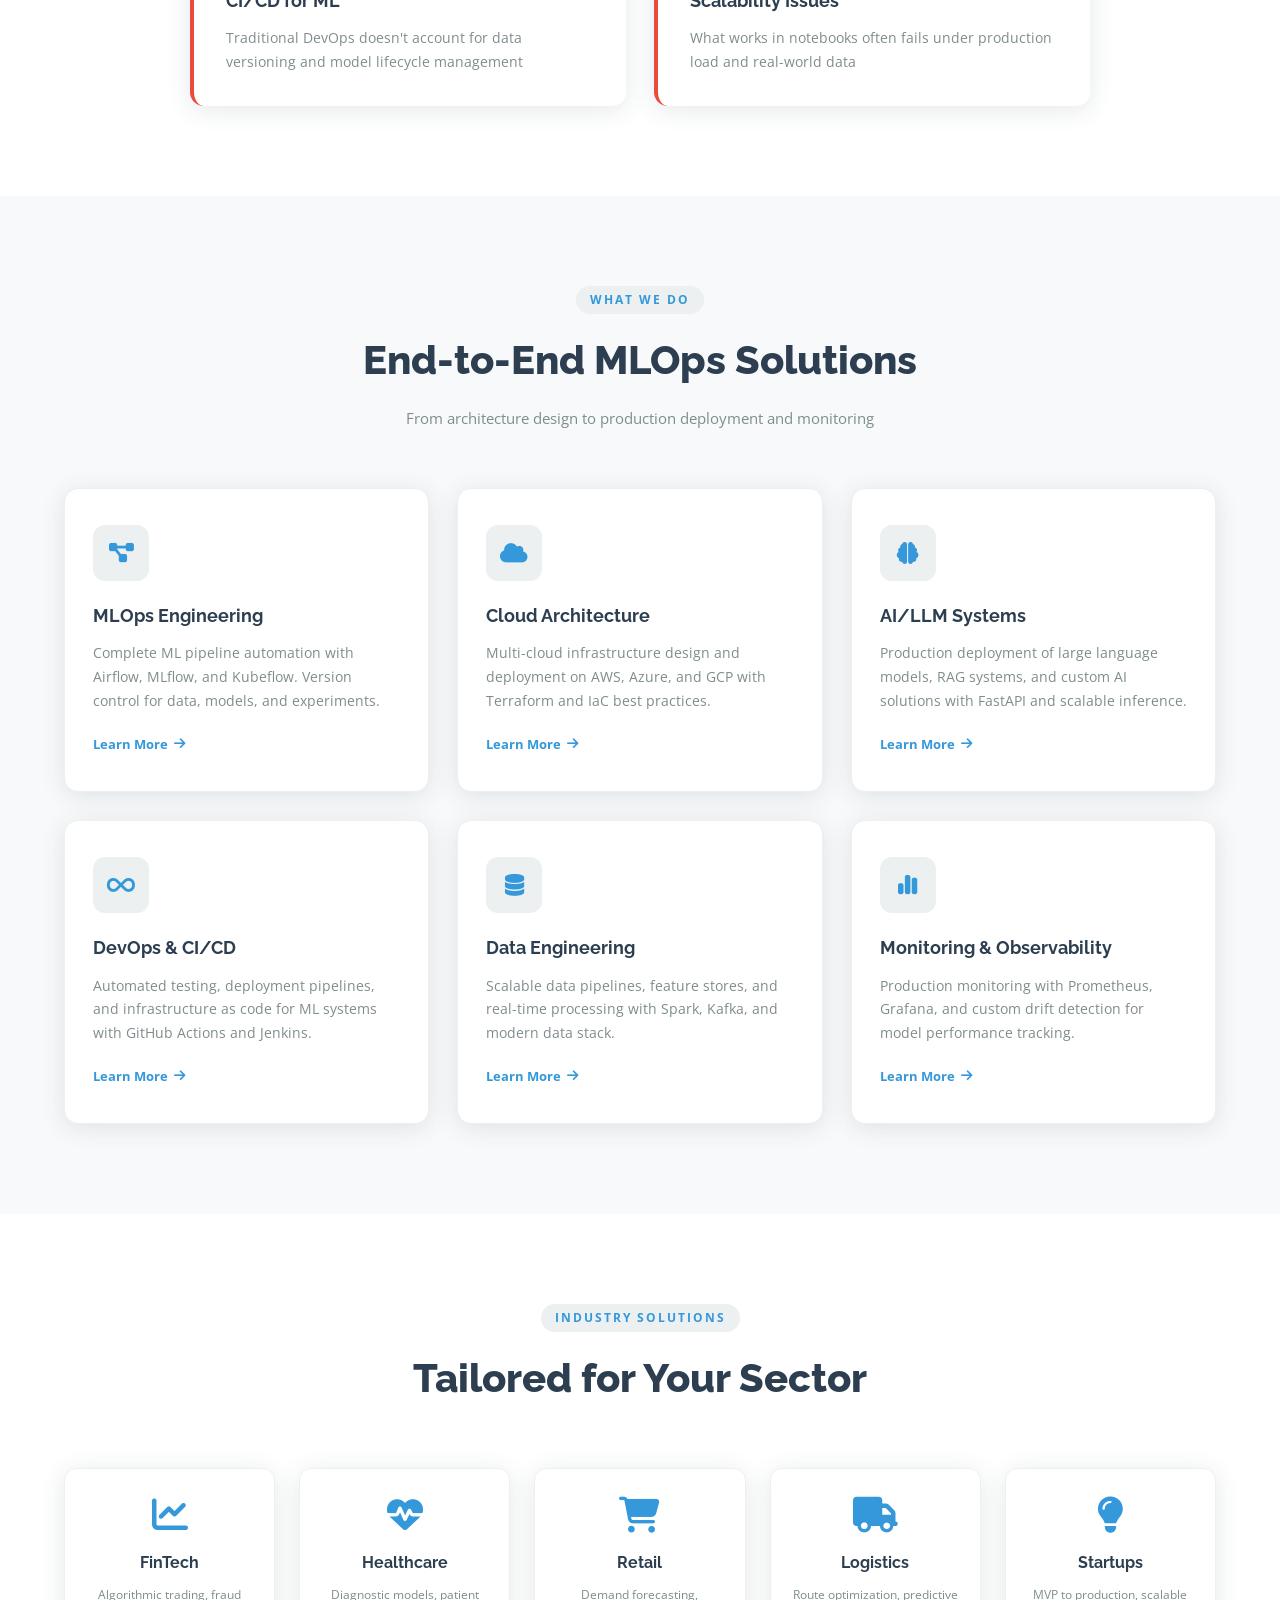
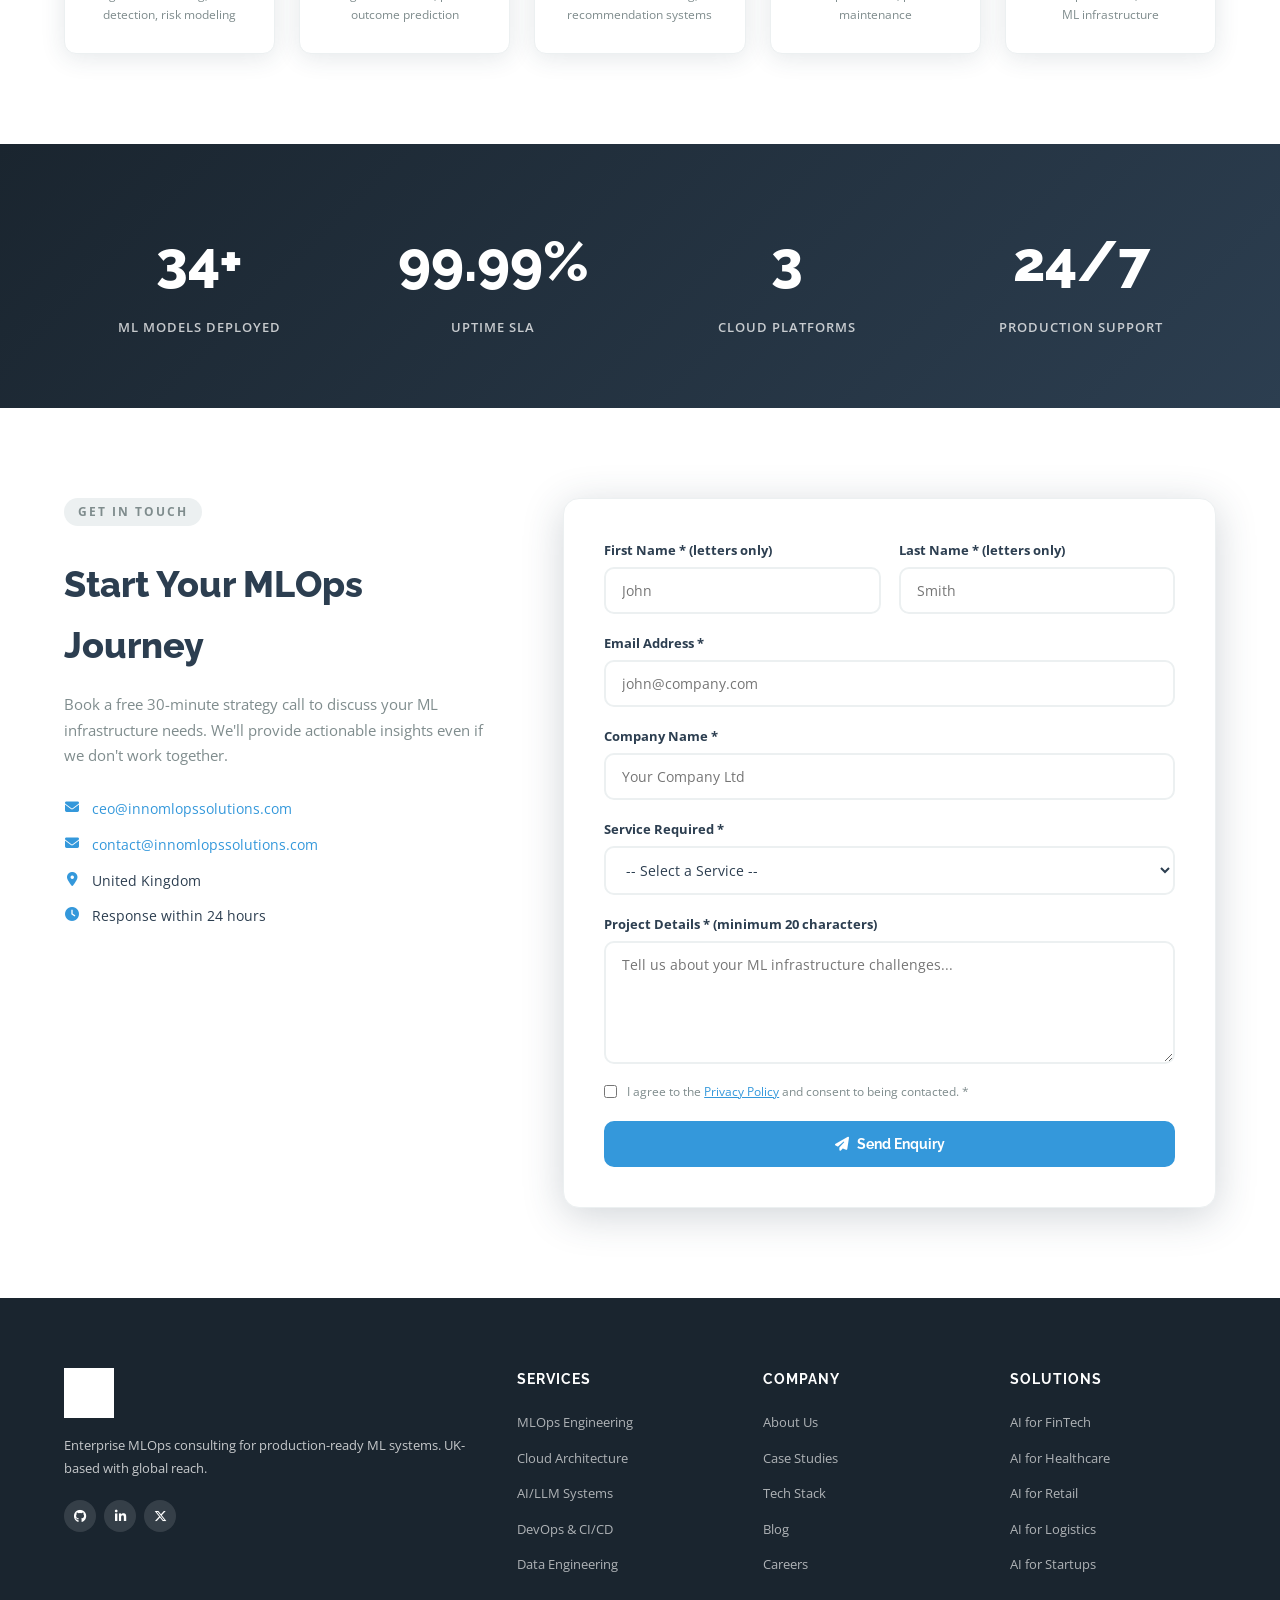
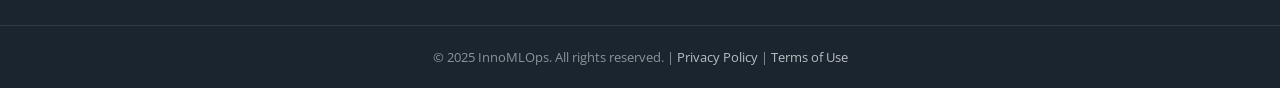
==== commit 31003549: "Add real-time input filtering for name fields - blocks numbers and special characters as user types" ====
--- a/index.html
+++ b/index.html
@@ -279,19 +279,19 @@
         <form id="enquiryForm" class="enquiry-form" novalidate>
           <div class="form-row">
             <div class="form-group">
-              <label for="firstName">First Name *</label>
+              <label for="firstName">First Name * (letters only)</label>
               <input type="text" id="firstName" name="firstName" placeholder="John" 
                      pattern="^[A-Za-z\s\-']+$" 
-                     title="Only letters, spaces, hyphens, and apostrophes allowed"
+                     title="Only letters allowed (no numbers or special characters)"
                      minlength="2"
                      maxlength="50"
                      required />
             </div>
             <div class="form-group">
-              <label for="lastName">Last Name *</label>
+              <label for="lastName">Last Name * (letters only)</label>
               <input type="text" id="lastName" name="lastName" placeholder="Smith" 
                      pattern="^[A-Za-z\s\-']+$" 
-                     title="Only letters, spaces, hyphens, and apostrophes allowed"
+                     title="Only letters allowed (no numbers or special characters)"
                      minlength="2"
                      maxlength="50"
                      required />
--- a/css/style.css
+++ b/css/style.css
@@ -591,13 +591,9 @@
   border-color: var(--secondary);
   box-shadow: 0 0 0 3px rgba(52,152,219,0.1);
 }
-.form-group input:invalid:not(:placeholder-shown),
-.form-group textarea:invalid:not(:placeholder-shown) {
-  border-color: #e53935;
-}
-.form-group input:valid:not(:placeholder-shown),
-.form-group textarea:valid:not(:placeholder-shown) {
-  border-color: var(--success);
+.form-group input:invalid,
+.form-group textarea:invalid {
+  border-color: var(--light);
 }
 .form-group textarea { resize: vertical; }
 .form-check {
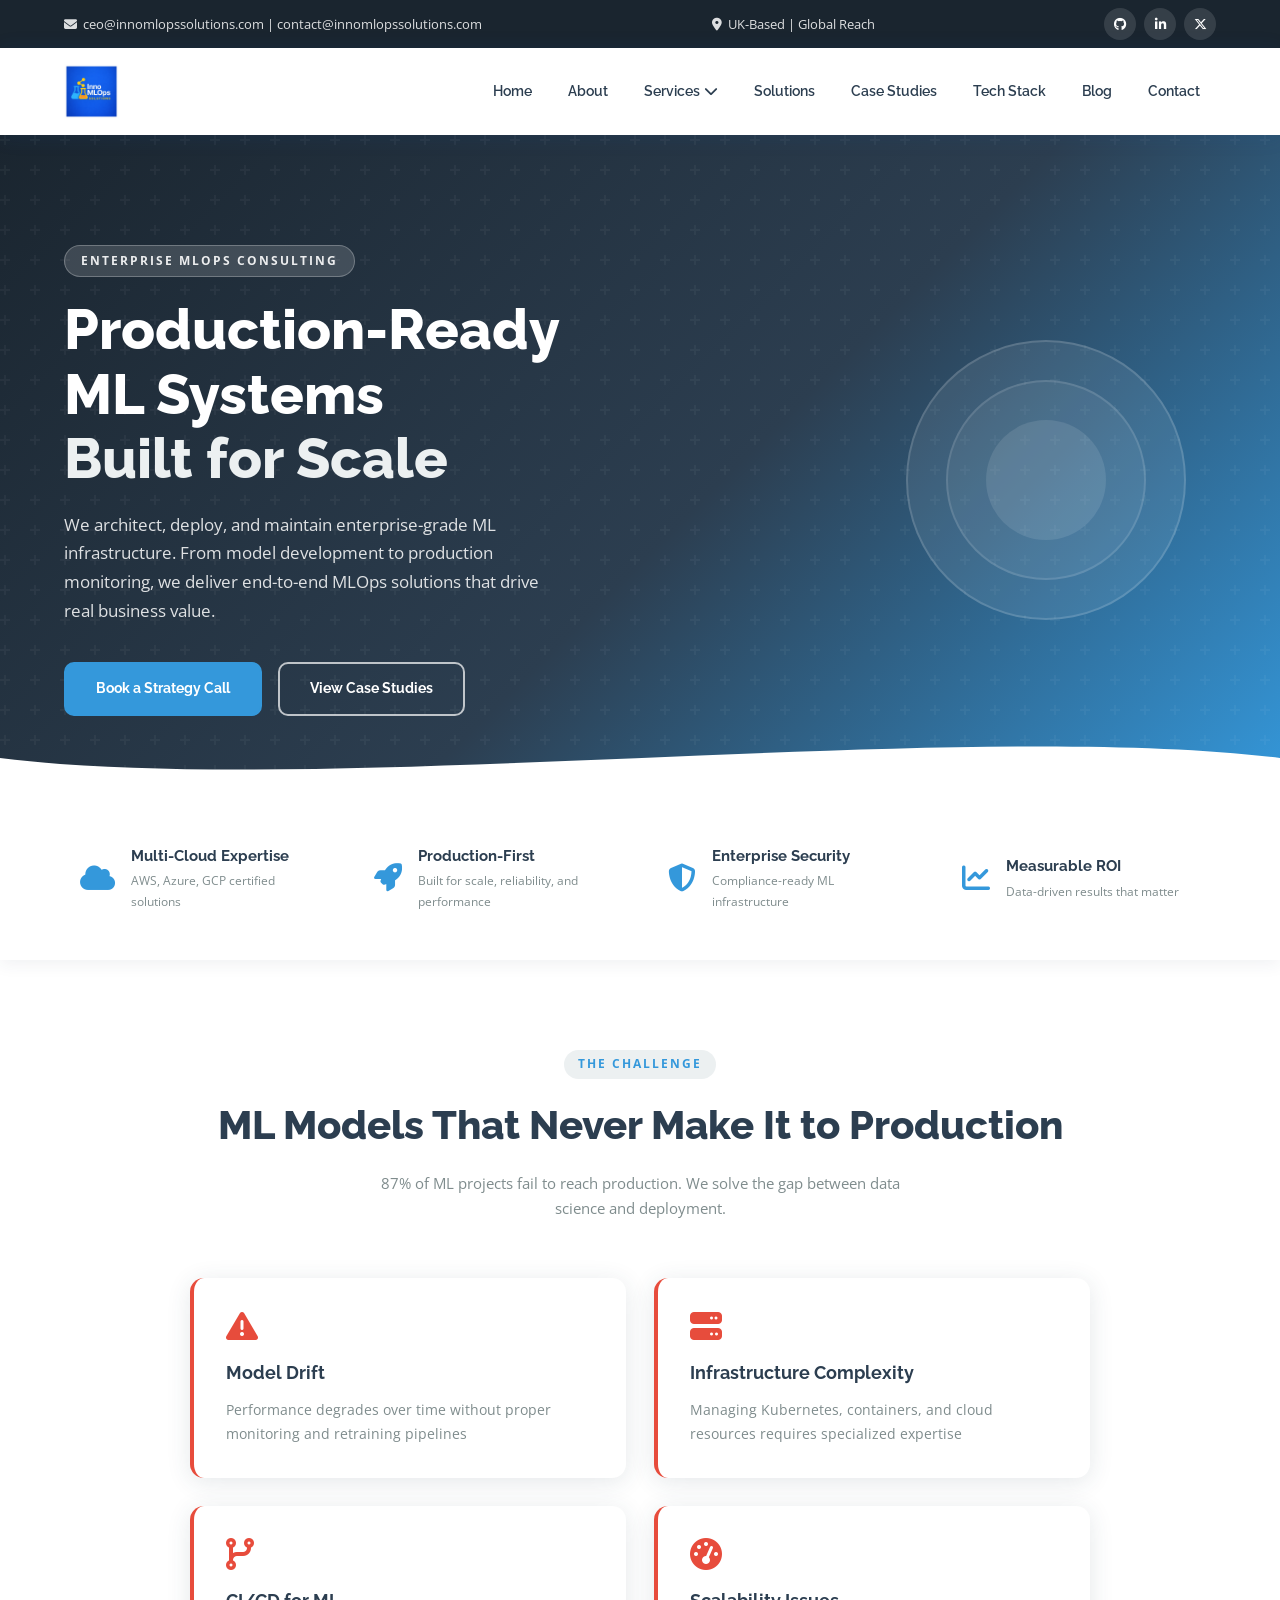
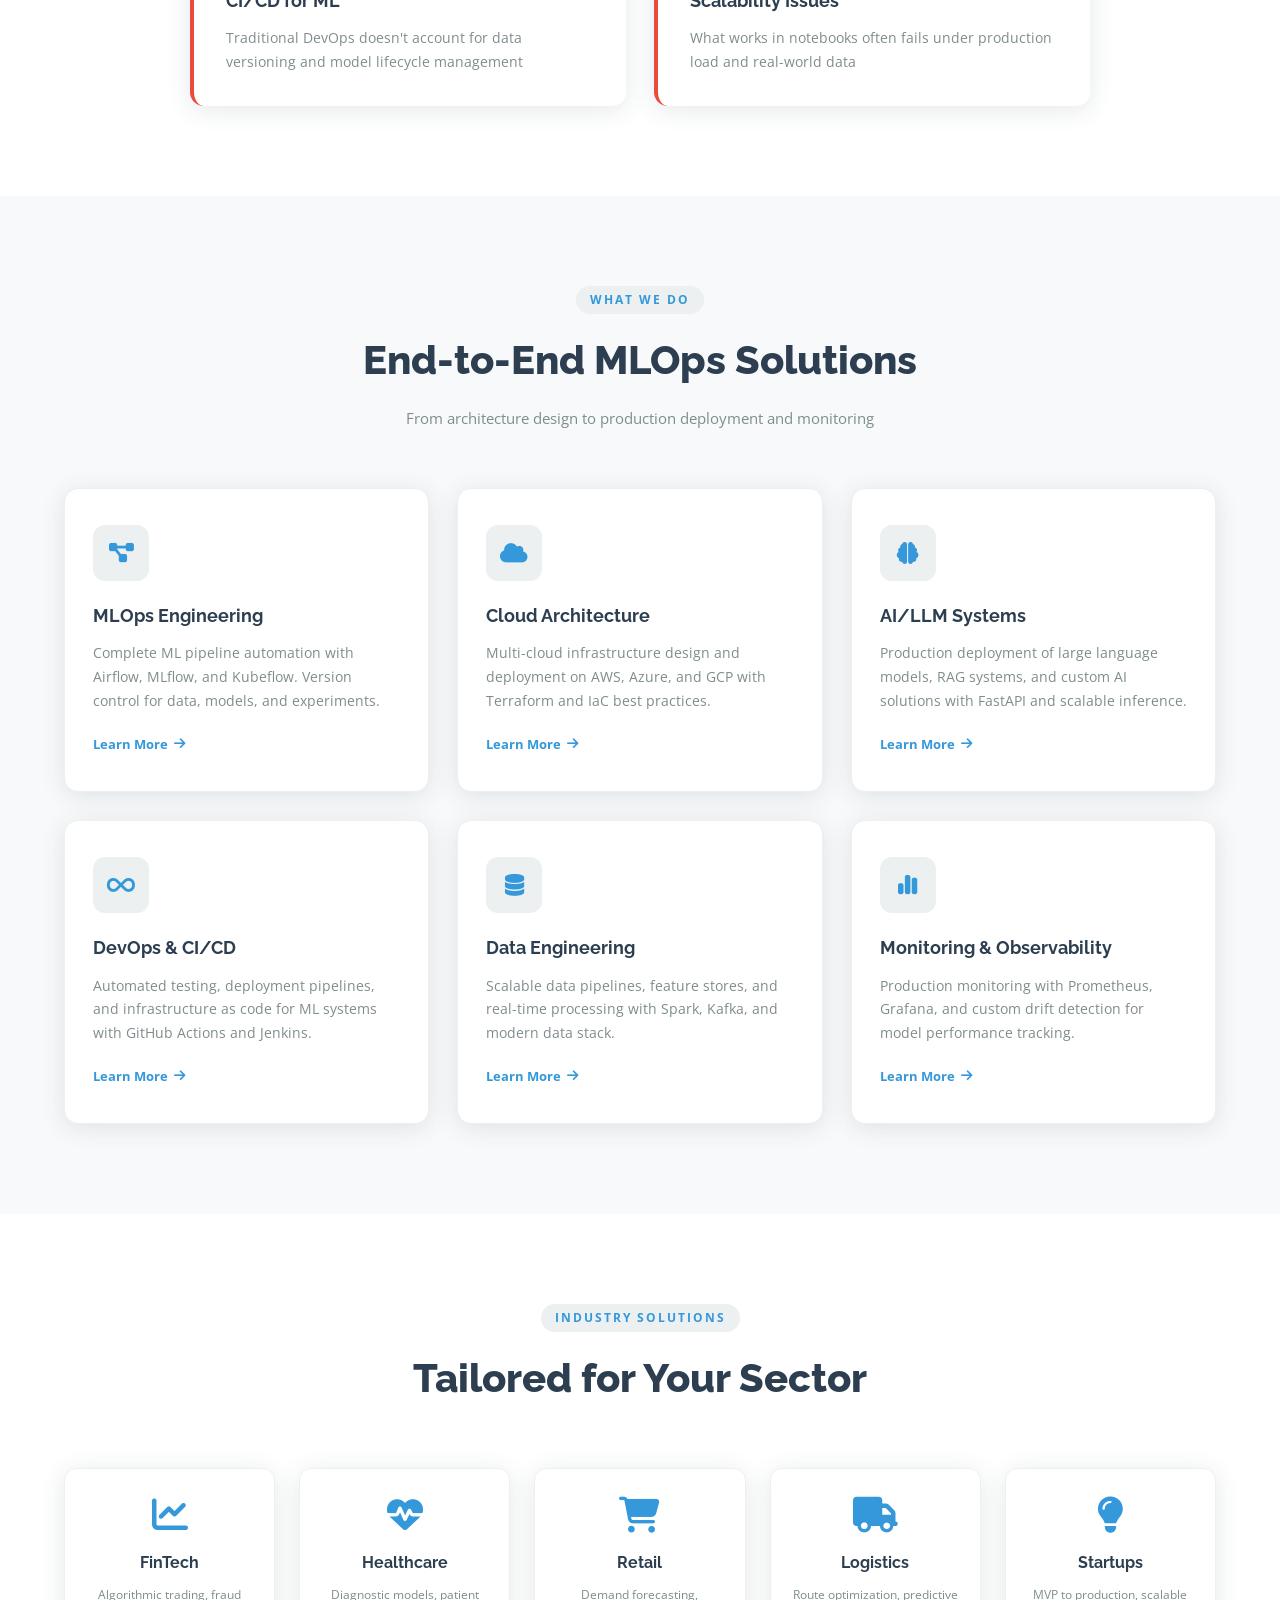
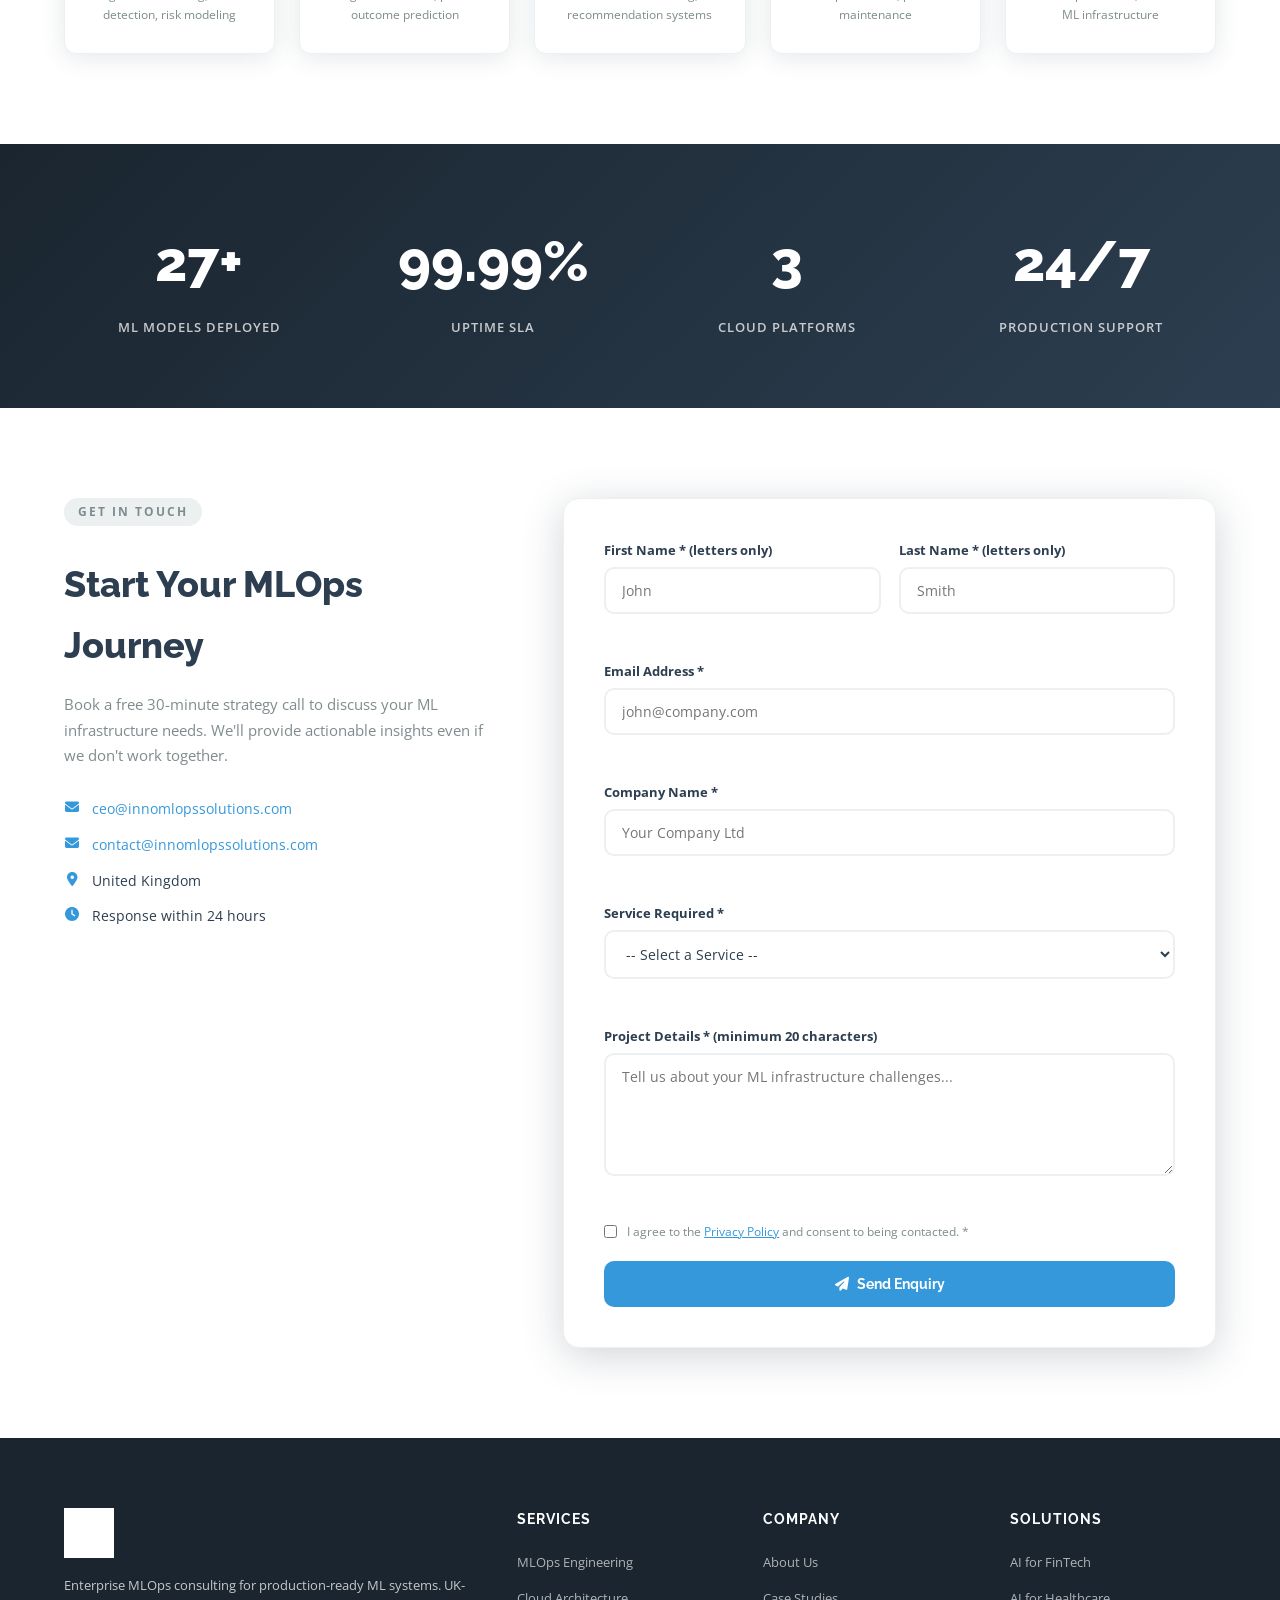
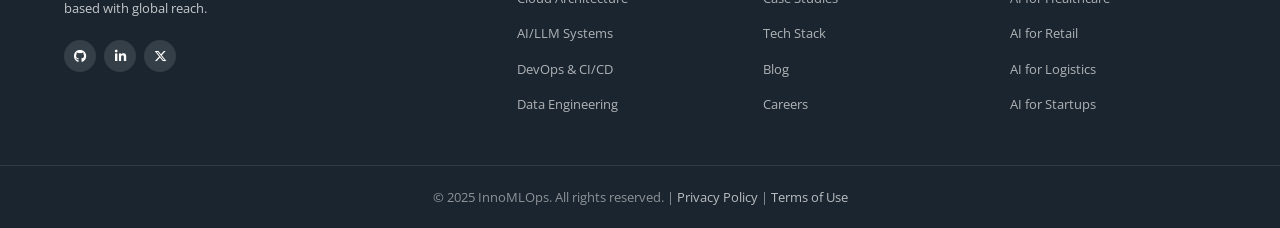
==== commit c9afd89a: "Enhanced form validation: blur-only error display, company name must contain letters, email input fi" ====
--- a/index.html
+++ b/index.html
@@ -286,6 +286,7 @@
                      minlength="2"
                      maxlength="50"
                      required />
+              <span class="field-error" id="firstNameError"></span>
             </div>
             <div class="form-group">
               <label for="lastName">Last Name * (letters only)</label>
@@ -295,6 +296,7 @@
                      minlength="2"
                      maxlength="50"
                      required />
+              <span class="field-error" id="lastNameError"></span>
             </div>
           </div>
           <div class="form-group">
@@ -303,6 +305,7 @@
                    pattern="^[a-zA-Z0-9._%+\-]+@[a-zA-Z0-9.\-]+\.[a-zA-Z]{2,}$"
                    title="Please enter a valid email address"
                    required />
+            <span class="field-error" id="emailError"></span>
           </div>
           <div class="form-group">
             <label for="company">Company Name *</label>
@@ -312,6 +315,7 @@
                    minlength="2"
                    maxlength="100"
                    required />
+            <span class="field-error" id="companyError"></span>
           </div>
           <div class="form-group">
             <label for="service">Service Required *</label>
@@ -324,6 +328,7 @@
               <option value="data">Data Engineering</option>
               <option value="consulting">General Consulting</option>
             </select>
+            <span class="field-error" id="serviceError"></span>
           </div>
           <div class="form-group">
             <label for="message">Project Details * (minimum 20 characters)</label>
@@ -332,6 +337,7 @@
                       minlength="20"
                       maxlength="2000"
                       required></textarea>
+            <span class="field-error" id="messageError"></span>
           </div>
           <div class="form-group form-check">
             <input type="checkbox" id="gdpr" name="gdpr" required />
--- a/css/style.css
+++ b/css/style.css
@@ -1137,3 +1137,18 @@
   color: var(--primary);
   text-decoration: underline;
 }
+
+/* Inline Field Error Messages */
+.field-error {
+  display: block;
+  color: #e53935;
+  font-size: 12px;
+  margin-top: 4px;
+  min-height: 18px;
+  font-weight: 600;
+}
+.form-group input.error,
+.form-group textarea.error,
+.form-group select.error {
+  border-color: #e53935 !important;
+}
